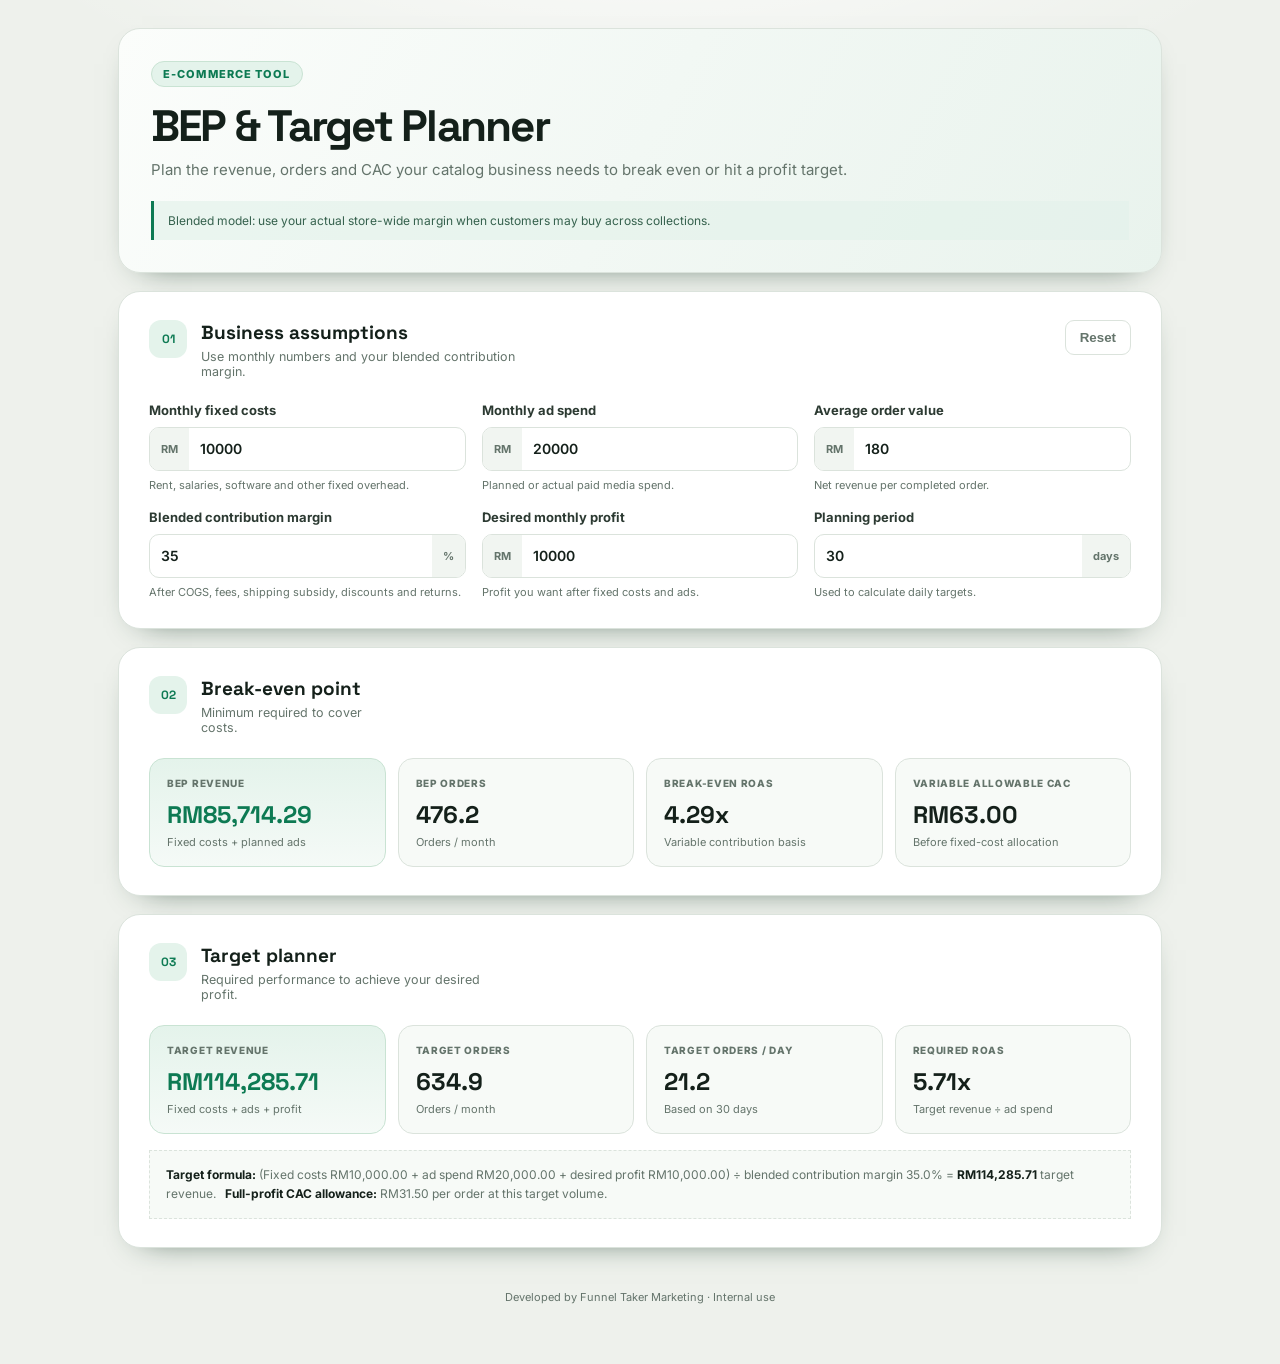
==== ecommerce/index.html @ 4d169359 "[verified] Add ecommerce BEP and target planner" ====
<!doctype html>
<html lang="en">
<head>
<meta charset="utf-8"><meta name="viewport" content="width=device-width,initial-scale=1">
<title>Ecommerce BEP & Target Planner</title>
<link rel="preconnect" href="https://fonts.googleapis.com"><link rel="preconnect" href="https://fonts.gstatic.com" crossorigin>
<link href="https://fonts.googleapis.com/css2?family=Inter:wght@400;500;600;700;800&family=Space+Grotesk:wght@500;600;700&display=swap" rel="stylesheet">
<link rel="stylesheet" href="style.css?v=1">
</head>
<body><main class="app">
<header class="hero"><div class="eyebrow">E-commerce Tool</div><h1>BEP & Target Planner</h1><p>Plan the revenue, orders and CAC your catalog business needs to break even or hit a profit target.</p><div class="note">Blended model: use your actual store-wide margin when customers may buy across collections.</div></header>
<section class="panel"><div class="head"><div><span class="step">01</span><div><h2>Business assumptions</h2><p>Use monthly numbers and your blended contribution margin.</p></div></div><button id="reset" class="ghost">Reset</button></div>
<div class="grid">
<label>Monthly fixed costs<div class="unit"><b>RM</b><input id="fixed" value="10000" inputmode="decimal"></div><small>Rent, salaries, software and other fixed overhead.</small></label>
<label>Monthly ad spend<div class="unit"><b>RM</b><input id="ads" value="20000" inputmode="decimal"></div><small>Planned or actual paid media spend.</small></label>
<label>Average order value<div class="unit"><b>RM</b><input id="aov" value="180" inputmode="decimal"></div><small>Net revenue per completed order.</small></label>
<label>Blended contribution margin<div class="unit"><input id="margin" value="35" inputmode="decimal"><b>%</b></div><small>After COGS, fees, shipping subsidy, discounts and returns.</small></label>
<label>Desired monthly profit<div class="unit"><b>RM</b><input id="profit" value="10000" inputmode="decimal"></div><small>Profit you want after fixed costs and ads.</small></label>
<label>Planning period<div class="unit"><input id="days" value="30" inputmode="decimal"><b>days</b></div><small>Used to calculate daily targets.</small></label>
</div></section>
<section class="panel"><div class="head"><div><span class="step">02</span><div><h2>Break-even point</h2><p>Minimum required to cover costs.</p></div></div></div><div class="cards" id="bepCards"></div></section>
<section class="panel"><div class="head"><div><span class="step">03</span><div><h2>Target planner</h2><p>Required performance to achieve your desired profit.</p></div></div></div><div class="cards" id="targetCards"></div><div class="formula" id="formula"></div></section>
<footer>Developed by Funnel Taker Marketing · Internal use</footer></main><script src="script.js?v=1"></script></body></html>
---- ecommerce/style.css ----
:root{--bg:#eef1ec;--surface:#fff;--card:#f7faf7;--ink:#14201a;--text:#2c3a32;--muted:#64746b;--line:#dbe3dc;--accent:#0d7a53;--soft:#e4f3eb;--bad:#cf3f35;font-family:Inter,system-ui,sans-serif;color:var(--text);background:var(--bg)}*{box-sizing:border-box}body{margin:0;background:radial-gradient(1000px 420px at 50% -160px,#fff,transparent 70%),var(--bg)}.app{max-width:1080px;margin:auto;padding:28px 18px 60px}.hero,.panel{background:var(--surface);border:1px solid var(--line);border-radius:22px;box-shadow:0 12px 32px -24px #1b3d2a}.hero{padding:32px;margin-bottom:18px;background:linear-gradient(118deg,#fbfdfb,#e9f3ed)}.eyebrow{display:inline-block;color:var(--accent);background:var(--soft);border:1px solid #c9e3d3;border-radius:99px;padding:5px 11px;font-size:11px;font-weight:800;letter-spacing:.1em;text-transform:uppercase}.hero h1{font:700 clamp(30px,5vw,44px)/1.08 'Space Grotesk',Inter,sans-serif;letter-spacing:-.04em;color:var(--ink);margin:16px 0 9px}.hero p{margin:0;color:var(--muted);font-size:15px}.note{margin-top:22px;padding:12px 14px;border-left:3px solid var(--accent);background:rgba(228,243,235,.7);font-size:12px;color:#35614d}.panel{padding:28px 30px;margin:18px 0}.head{display:flex;align-items:flex-start;justify-content:space-between;gap:16px;margin-bottom:23px}.head>div{display:flex;gap:14px}.step{display:grid;place-items:center;flex:0 0 38px;height:38px;border-radius:12px;background:var(--soft);color:var(--accent);font:700 12px 'Space Grotesk'}.head h2{font:700 19px 'Space Grotesk';color:var(--ink);margin:0}.head p{font-size:12.5px;color:var(--muted);margin:4px 0 0}.ghost{border:1px solid var(--line);background:#fff;border-radius:9px;padding:9px 14px;font-weight:700;color:var(--muted);cursor:pointer}.grid{display:grid;grid-template-columns:repeat(3,1fr);gap:16px}label{font-size:13px;font-weight:700;color:var(--text)}small{display:block;color:var(--muted);font-size:11px;font-weight:400;line-height:1.4;margin-top:7px}.unit{display:flex;height:44px;margin-top:9px;border:1px solid var(--line);border-radius:10px;overflow:hidden;background:#fff}.unit b{display:grid;place-items:center;padding:0 11px;background:#f1f5f1;color:var(--muted);font-size:11px;white-space:nowrap}.unit input{min-width:0;width:100%;border:0;outline:0;padding:8px 11px;background:transparent;color:var(--ink);font:600 14px Inter}.unit:focus-within{border-color:var(--accent);box-shadow:0 0 0 3px #0d7a5318}.cards{display:grid;grid-template-columns:repeat(4,1fr);gap:12px}.card{border:1px solid var(--line);background:var(--card);border-radius:15px;padding:17px}.card.highlight{background:linear-gradient(180deg,var(--soft),#f5faf7);border-color:#c9e3d3}.card small{margin:0;text-transform:uppercase;letter-spacing:.07em;font-size:10px;font-weight:800}.card strong{display:block;margin-top:9px;color:var(--ink);font:700 24px 'Space Grotesk';white-space:nowrap;overflow:hidden;text-overflow:ellipsis}.card.highlight strong{color:var(--accent)}.card em{display:block;margin-top:5px;color:var(--muted);font-size:11px;font-style:normal}.formula{margin-top:16px;padding:14px 16px;background:#f7faf7;border:1px dashed var(--line);color:var(--muted);font-size:12px;line-height:1.6}.formula b{color:var(--ink)}footer{text-align:center;color:var(--muted);font-size:11px;padding-top:24px}@media(max-width:800px){.grid{grid-template-columns:1fr 1fr}.cards{grid-template-columns:1fr 1fr}}@media(max-width:540px){.app{padding:14px 10px 45px}.hero,.panel{padding:22px 17px;border-radius:17px}.grid,.cards{grid-template-columns:1fr}.head{margin-bottom:19px}.card strong{font-size:22px}}
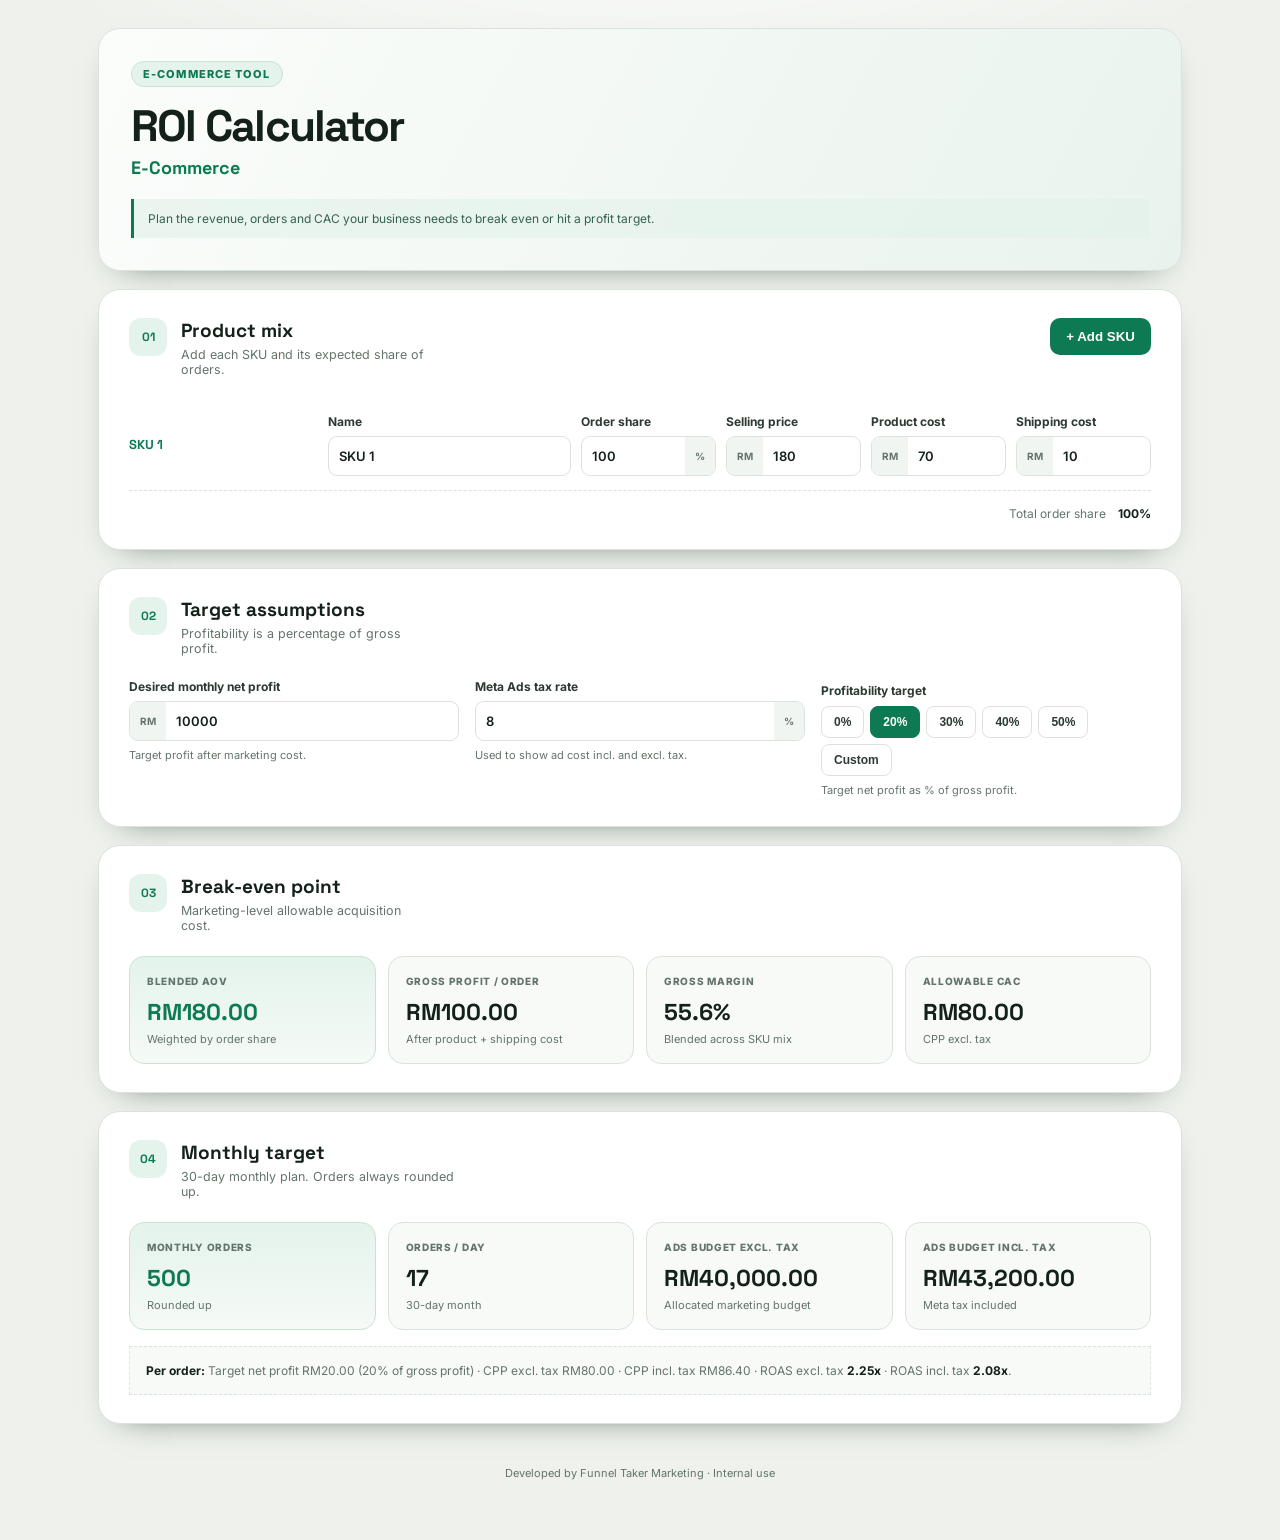
==== commit e3b6d3aa: "[verified] Refine ecommerce ROI calculator model" ====
--- a/ecommerce/index.html
+++ b/ecommerce/index.html
@@ -1,23 +1 @@
-<!doctype html>
-<html lang="en">
-<head>
-<meta charset="utf-8"><meta name="viewport" content="width=device-width,initial-scale=1">
-<title>Ecommerce BEP & Target Planner</title>
-<link rel="preconnect" href="https://fonts.googleapis.com"><link rel="preconnect" href="https://fonts.gstatic.com" crossorigin>
-<link href="https://fonts.googleapis.com/css2?family=Inter:wght@400;500;600;700;800&family=Space+Grotesk:wght@500;600;700&display=swap" rel="stylesheet">
-<link rel="stylesheet" href="style.css?v=1">
-</head>
-<body><main class="app">
-<header class="hero"><div class="eyebrow">E-commerce Tool</div><h1>BEP & Target Planner</h1><p>Plan the revenue, orders and CAC your catalog business needs to break even or hit a profit target.</p><div class="note">Blended model: use your actual store-wide margin when customers may buy across collections.</div></header>
-<section class="panel"><div class="head"><div><span class="step">01</span><div><h2>Business assumptions</h2><p>Use monthly numbers and your blended contribution margin.</p></div></div><button id="reset" class="ghost">Reset</button></div>
-<div class="grid">
-<label>Monthly fixed costs<div class="unit"><b>RM</b><input id="fixed" value="10000" inputmode="decimal"></div><small>Rent, salaries, software and other fixed overhead.</small></label>
-<label>Monthly ad spend<div class="unit"><b>RM</b><input id="ads" value="20000" inputmode="decimal"></div><small>Planned or actual paid media spend.</small></label>
-<label>Average order value<div class="unit"><b>RM</b><input id="aov" value="180" inputmode="decimal"></div><small>Net revenue per completed order.</small></label>
-<label>Blended contribution margin<div class="unit"><input id="margin" value="35" inputmode="decimal"><b>%</b></div><small>After COGS, fees, shipping subsidy, discounts and returns.</small></label>
-<label>Desired monthly profit<div class="unit"><b>RM</b><input id="profit" value="10000" inputmode="decimal"></div><small>Profit you want after fixed costs and ads.</small></label>
-<label>Planning period<div class="unit"><input id="days" value="30" inputmode="decimal"><b>days</b></div><small>Used to calculate daily targets.</small></label>
-</div></section>
-<section class="panel"><div class="head"><div><span class="step">02</span><div><h2>Break-even point</h2><p>Minimum required to cover costs.</p></div></div></div><div class="cards" id="bepCards"></div></section>
-<section class="panel"><div class="head"><div><span class="step">03</span><div><h2>Target planner</h2><p>Required performance to achieve your desired profit.</p></div></div></div><div class="cards" id="targetCards"></div><div class="formula" id="formula"></div></section>
-<footer>Developed by Funnel Taker Marketing · Internal use</footer></main><script src="script.js?v=1"></script></body></html>+<!doctype html><html lang="en"><head><meta charset="utf-8"><meta name="viewport" content="width=device-width,initial-scale=1"><title>E-Commerce ROI Calculator</title><link rel="preconnect" href="https://fonts.googleapis.com"><link rel="preconnect" href="https://fonts.gstatic.com" crossorigin><link href="https://fonts.googleapis.com/css2?family=Inter:wght@400;500;600;700;800&family=Space+Grotesk:wght@500;600;700&display=swap" rel="stylesheet"><link rel="stylesheet" href="style.css?v=2"></head><body><main class="app"><header class="hero"><div class="eyebrow">E-commerce Tool</div><h1>ROI Calculator</h1><p>E-Commerce</p><div class="note">Plan the revenue, orders and CAC your business needs to break even or hit a profit target.</div></header><section class="panel"><div class="head"><div><span class="step">01</span><div><h2>Product mix</h2><p>Add each SKU and its expected share of orders.</p></div></div><button id="addSku" class="primary">+ Add SKU</button></div><div id="skuList"></div><div class="mix-total"><span>Total order share</span><b id="shareTotal">0%</b></div></section><section class="panel"><div class="head"><div><span class="step">02</span><div><h2>Target assumptions</h2><p>Profitability is a percentage of gross profit.</p></div></div></div><div class="grid"><label>Desired monthly net profit<div class="unit"><b>RM</b><input id="profit" value="10000" inputmode="decimal"></div><small>Target profit after marketing cost.</small></label><label>Meta Ads tax rate<div class="unit"><input id="tax" value="8" inputmode="decimal"><b>%</b></div><small>Used to show ad cost incl. and excl. tax.</small></label><div><label>Profitability target</label><div id="presets" class="presets"><button data-pct="0">0%</button><button data-pct="20" class="active">20%</button><button data-pct="30">30%</button><button data-pct="40">40%</button><button data-pct="50">50%</button><button data-pct="custom">Custom</button></div><div id="customWrap" class="unit hidden"><input id="custom" value="40" inputmode="decimal"><b>%</b></div><small>Target net profit as % of gross profit.</small></div></div></section><section class="panel"><div class="head"><div><span class="step">03</span><div><h2>Break-even point</h2><p>Marketing-level allowable acquisition cost.</p></div></div></div><div class="cards" id="bepCards"></div></section><section class="panel"><div class="head"><div><span class="step">04</span><div><h2>Monthly target</h2><p>30-day monthly plan. Orders always rounded up.</p></div></div></div><div class="cards" id="targetCards"></div><div class="formula" id="formula"></div></section><footer>Developed by Funnel Taker Marketing · Internal use</footer></main><script src="script.js?v=2"></script></body></html>
--- a/ecommerce/style.css
+++ b/ecommerce/style.css
@@ -1 +1 @@
-:root{--bg:#eef1ec;--surface:#fff;--card:#f7faf7;--ink:#14201a;--text:#2c3a32;--muted:#64746b;--line:#dbe3dc;--accent:#0d7a53;--soft:#e4f3eb;--bad:#cf3f35;font-family:Inter,system-ui,sans-serif;color:var(--text);background:var(--bg)}*{box-sizing:border-box}body{margin:0;background:radial-gradient(1000px 420px at 50% -160px,#fff,transparent 70%),var(--bg)}.app{max-width:1080px;margin:auto;padding:28px 18px 60px}.hero,.panel{background:var(--surface);border:1px solid var(--line);border-radius:22px;box-shadow:0 12px 32px -24px #1b3d2a}.hero{padding:32px;margin-bottom:18px;background:linear-gradient(118deg,#fbfdfb,#e9f3ed)}.eyebrow{display:inline-block;color:var(--accent);background:var(--soft);border:1px solid #c9e3d3;border-radius:99px;padding:5px 11px;font-size:11px;font-weight:800;letter-spacing:.1em;text-transform:uppercase}.hero h1{font:700 clamp(30px,5vw,44px)/1.08 'Space Grotesk',Inter,sans-serif;letter-spacing:-.04em;color:var(--ink);margin:16px 0 9px}.hero p{margin:0;color:var(--muted);font-size:15px}.note{margin-top:22px;padding:12px 14px;border-left:3px solid var(--accent);background:rgba(228,243,235,.7);font-size:12px;color:#35614d}.panel{padding:28px 30px;margin:18px 0}.head{display:flex;align-items:flex-start;justify-content:space-between;gap:16px;margin-bottom:23px}.head>div{display:flex;gap:14px}.step{display:grid;place-items:center;flex:0 0 38px;height:38px;border-radius:12px;background:var(--soft);color:var(--accent);font:700 12px 'Space Grotesk'}.head h2{font:700 19px 'Space Grotesk';color:var(--ink);margin:0}.head p{font-size:12.5px;color:var(--muted);margin:4px 0 0}.ghost{border:1px solid var(--line);background:#fff;border-radius:9px;padding:9px 14px;font-weight:700;color:var(--muted);cursor:pointer}.grid{display:grid;grid-template-columns:repeat(3,1fr);gap:16px}label{font-size:13px;font-weight:700;color:var(--text)}small{display:block;color:var(--muted);font-size:11px;font-weight:400;line-height:1.4;margin-top:7px}.unit{display:flex;height:44px;margin-top:9px;border:1px solid var(--line);border-radius:10px;overflow:hidden;background:#fff}.unit b{display:grid;place-items:center;padding:0 11px;background:#f1f5f1;color:var(--muted);font-size:11px;white-space:nowrap}.unit input{min-width:0;width:100%;border:0;outline:0;padding:8px 11px;background:transparent;color:var(--ink);font:600 14px Inter}.unit:focus-within{border-color:var(--accent);box-shadow:0 0 0 3px #0d7a5318}.cards{display:grid;grid-template-columns:repeat(4,1fr);gap:12px}.card{border:1px solid var(--line);background:var(--card);border-radius:15px;padding:17px}.card.highlight{background:linear-gradient(180deg,var(--soft),#f5faf7);border-color:#c9e3d3}.card small{margin:0;text-transform:uppercase;letter-spacing:.07em;font-size:10px;font-weight:800}.card strong{display:block;margin-top:9px;color:var(--ink);font:700 24px 'Space Grotesk';white-space:nowrap;overflow:hidden;text-overflow:ellipsis}.card.highlight strong{color:var(--accent)}.card em{display:block;margin-top:5px;color:var(--muted);font-size:11px;font-style:normal}.formula{margin-top:16px;padding:14px 16px;background:#f7faf7;border:1px dashed var(--line);color:var(--muted);font-size:12px;line-height:1.6}.formula b{color:var(--ink)}footer{text-align:center;color:var(--muted);font-size:11px;padding-top:24px}@media(max-width:800px){.grid{grid-template-columns:1fr 1fr}.cards{grid-template-columns:1fr 1fr}}@media(max-width:540px){.app{padding:14px 10px 45px}.hero,.panel{padding:22px 17px;border-radius:17px}.grid,.cards{grid-template-columns:1fr}.head{margin-bottom:19px}.card strong{font-size:22px}}
+:root{--bg:#eef1ec;--surface:#fff;--card:#f7faf7;--ink:#14201a;--text:#2c3a32;--muted:#64746b;--line:#dbe3dc;--accent:#0d7a53;--soft:#e4f3eb;font-family:Inter,system-ui,sans-serif;color:var(--text);background:var(--bg)}*{box-sizing:border-box}body{margin:0;background:radial-gradient(1000px 420px at 50% -160px,#fff,transparent 70%),var(--bg)}.app{max-width:1120px;margin:auto;padding:28px 18px 60px}.hero,.panel{background:var(--surface);border:1px solid var(--line);border-radius:22px;box-shadow:0 12px 32px -24px #1b3d2a}.hero{padding:32px;margin-bottom:18px;background:linear-gradient(118deg,#fbfdfb,#e9f3ed)}.eyebrow{display:inline-block;color:var(--accent);background:var(--soft);border:1px solid #c9e3d3;border-radius:99px;padding:5px 11px;font-size:11px;font-weight:800;letter-spacing:.1em;text-transform:uppercase}.hero h1{font:700 clamp(30px,5vw,44px)/1.08 'Space Grotesk',Inter,sans-serif;letter-spacing:-.04em;color:var(--ink);margin:16px 0 5px}.hero p{margin:0;color:var(--accent);font:700 18px 'Space Grotesk'}.note{margin-top:20px;padding:12px 14px;border-left:3px solid var(--accent);background:#e4f3ebb3;font-size:12px;color:#35614d}.panel{padding:28px 30px;margin:18px 0}.head{display:flex;align-items:flex-start;justify-content:space-between;gap:16px;margin-bottom:23px}.head>div{display:flex;gap:14px}.step{display:grid;place-items:center;flex:0 0 38px;height:38px;border-radius:12px;background:var(--soft);color:var(--accent);font:700 12px 'Space Grotesk'}.head h2{font:700 19px 'Space Grotesk';color:var(--ink);margin:0}.head p{font-size:12.5px;color:var(--muted);margin:4px 0 0}.primary{border:0;background:var(--accent);color:#fff;border-radius:10px;padding:11px 16px;font-weight:700;cursor:pointer}.grid{display:grid;grid-template-columns:repeat(3,1fr);gap:16px}label{font-size:12px;font-weight:700;color:var(--text)}input{width:100%;height:40px;border:1px solid var(--line);border-radius:9px;padding:8px 10px;background:#fff;color:var(--ink);font:600 13px Inter;outline:0;margin-top:7px}input:focus{border-color:var(--accent);box-shadow:0 0 0 3px #0d7a5318}small{display:block;color:var(--muted);font-size:11px;font-weight:400;line-height:1.4;margin-top:7px}.unit{display:flex;height:40px;margin-top:7px;border:1px solid var(--line);border-radius:9px;overflow:hidden;background:#fff}.unit input{height:auto;border:0;margin:0;min-width:0}.unit b{display:grid;place-items:center;padding:0 10px;background:#f1f5f1;color:var(--muted);font-size:10px;white-space:nowrap}.sku-row{display:grid;grid-template-columns:1.4fr 1.8fr 1fr 1fr 1fr 1fr;gap:10px;padding:14px 0;border-bottom:1px dashed var(--line);align-items:end}.sku-title{align-self:center;color:var(--accent);font:700 13px 'Space Grotesk'}.remove{display:block;border:0;background:transparent;color:#b64b42;font-size:10px;padding:4px 0;cursor:pointer}.mix-total{display:flex;justify-content:flex-end;gap:12px;padding-top:15px;color:var(--muted);font-size:12px}.mix-total b{color:var(--ink)}.presets{display:flex;flex-wrap:wrap;gap:6px;margin-top:7px}.presets button{border:1px solid var(--line);background:#fff;color:var(--text);border-radius:8px;padding:8px 12px;font-weight:700;font-size:12px;cursor:pointer}.presets button.active{background:var(--accent);color:#fff;border-color:var(--accent)}.hidden{display:none!important}.cards{display:grid;grid-template-columns:repeat(4,1fr);gap:12px}.card{border:1px solid var(--line);background:var(--card);border-radius:15px;padding:17px}.card.highlight{background:linear-gradient(180deg,var(--soft),#f5faf7);border-color:#c9e3d3}.card small{margin:0;text-transform:uppercase;letter-spacing:.07em;font-size:10px;font-weight:800}.card strong{display:block;margin-top:9px;color:var(--ink);font:700 23px 'Space Grotesk';white-space:nowrap;overflow:hidden;text-overflow:ellipsis}.card.highlight strong{color:var(--accent)}.card em{display:block;margin-top:5px;color:var(--muted);font-size:11px;font-style:normal}.formula{margin-top:16px;padding:14px 16px;background:#f7faf7;border:1px dashed var(--line);color:var(--muted);font-size:12px;line-height:1.6}.formula b{color:var(--ink)}footer{text-align:center;color:var(--muted);font-size:11px;padding-top:24px}@media(max-width:850px){.grid{grid-template-columns:1fr 1fr}.cards{grid-template-columns:1fr 1fr}.sku-row{grid-template-columns:1fr 1fr 1fr}.sku-title{grid-column:1/-1}}@media(max-width:540px){.app{padding:14px 10px 45px}.hero,.panel{padding:22px 17px;border-radius:17px}.grid,.cards{grid-template-columns:1fr}.sku-row{grid-template-columns:1fr 1fr}.sku-title{grid-column:1/-1}.head{margin-bottom:19px}}
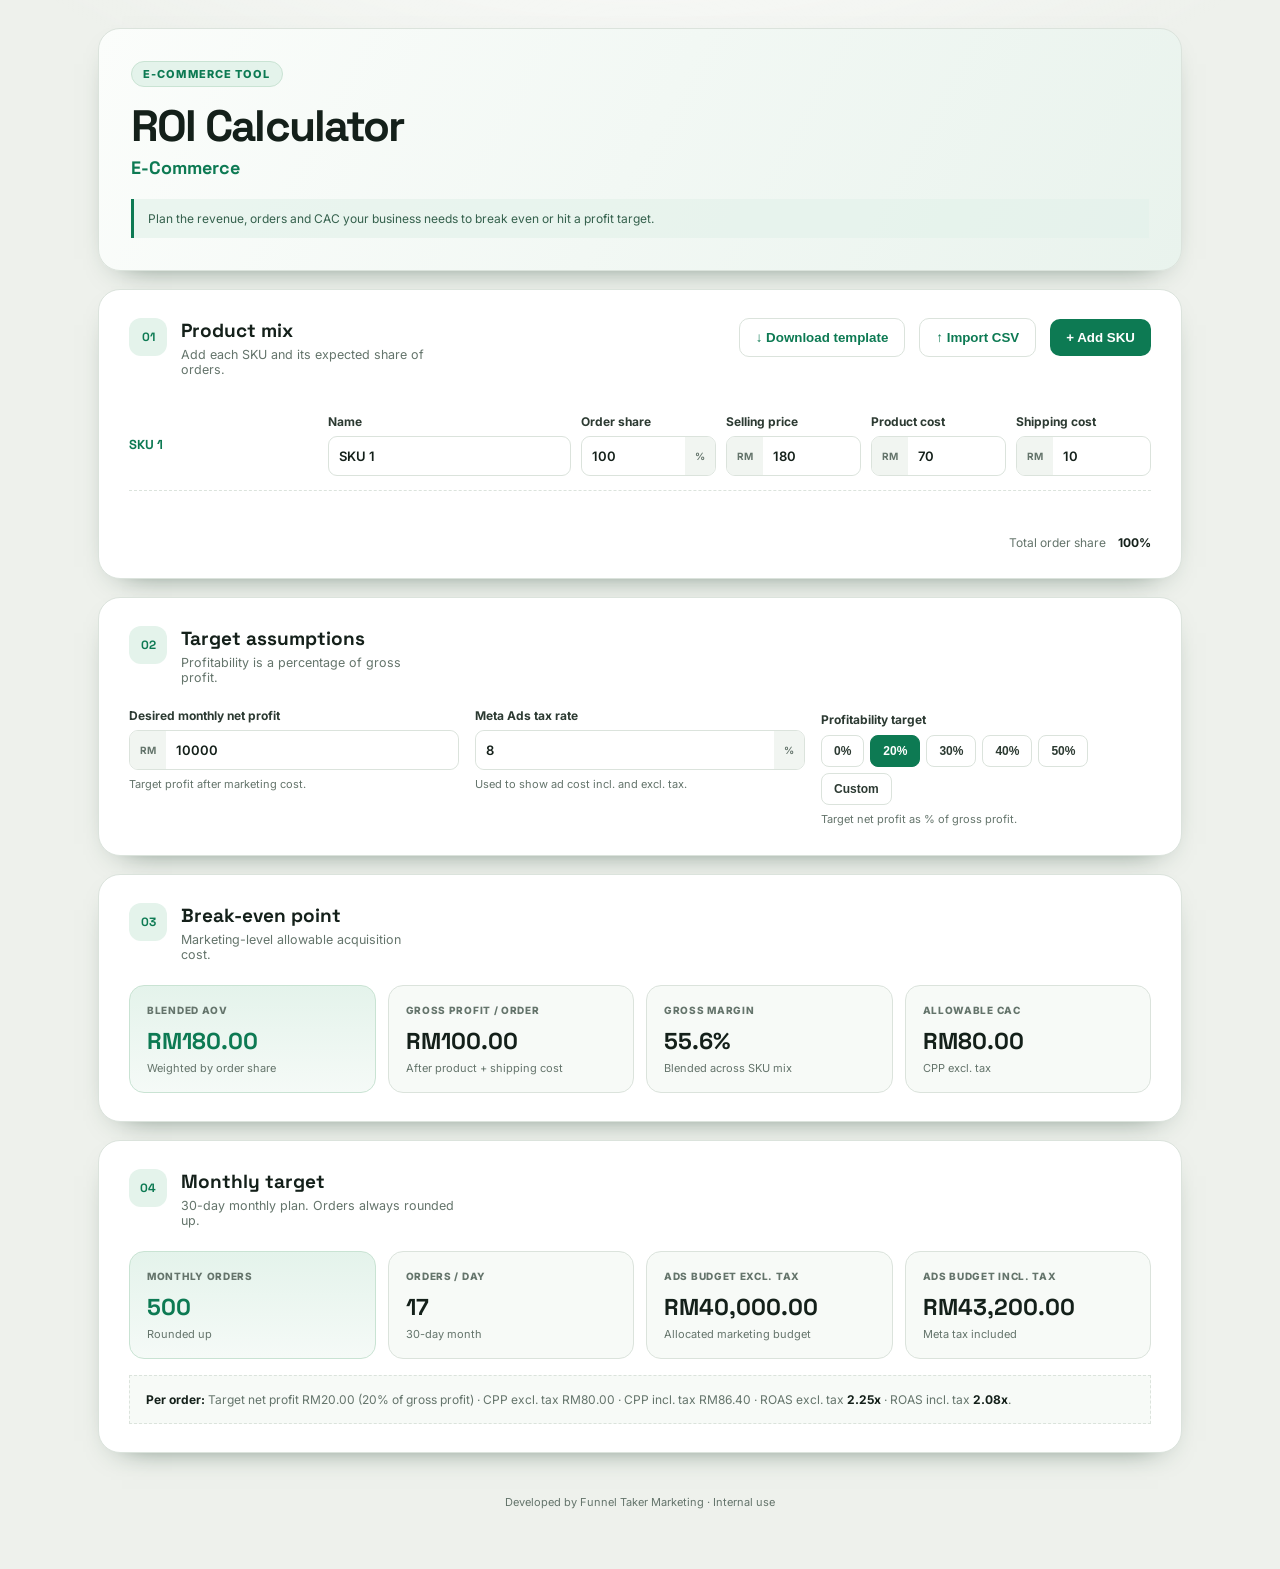
==== commit 3fa66e55: "Add CSV SKU import template workflow" ====
--- a/ecommerce/index.html
+++ b/ecommerce/index.html
@@ -1 +1 @@
-<!doctype html><html lang="en"><head><meta charset="utf-8"><meta name="viewport" content="width=device-width,initial-scale=1"><title>E-Commerce ROI Calculator</title><link rel="preconnect" href="https://fonts.googleapis.com"><link rel="preconnect" href="https://fonts.gstatic.com" crossorigin><link href="https://fonts.googleapis.com/css2?family=Inter:wght@400;500;600;700;800&family=Space+Grotesk:wght@500;600;700&display=swap" rel="stylesheet"><link rel="stylesheet" href="style.css?v=2"></head><body><main class="app"><header class="hero"><div class="eyebrow">E-commerce Tool</div><h1>ROI Calculator</h1><p>E-Commerce</p><div class="note">Plan the revenue, orders and CAC your business needs to break even or hit a profit target.</div></header><section class="panel"><div class="head"><div><span class="step">01</span><div><h2>Product mix</h2><p>Add each SKU and its expected share of orders.</p></div></div><button id="addSku" class="primary">+ Add SKU</button></div><div id="skuList"></div><div class="mix-total"><span>Total order share</span><b id="shareTotal">0%</b></div></section><section class="panel"><div class="head"><div><span class="step">02</span><div><h2>Target assumptions</h2><p>Profitability is a percentage of gross profit.</p></div></div></div><div class="grid"><label>Desired monthly net profit<div class="unit"><b>RM</b><input id="profit" value="10000" inputmode="decimal"></div><small>Target profit after marketing cost.</small></label><label>Meta Ads tax rate<div class="unit"><input id="tax" value="8" inputmode="decimal"><b>%</b></div><small>Used to show ad cost incl. and excl. tax.</small></label><div><label>Profitability target</label><div id="presets" class="presets"><button data-pct="0">0%</button><button data-pct="20" class="active">20%</button><button data-pct="30">30%</button><button data-pct="40">40%</button><button data-pct="50">50%</button><button data-pct="custom">Custom</button></div><div id="customWrap" class="unit hidden"><input id="custom" value="40" inputmode="decimal"><b>%</b></div><small>Target net profit as % of gross profit.</small></div></div></section><section class="panel"><div class="head"><div><span class="step">03</span><div><h2>Break-even point</h2><p>Marketing-level allowable acquisition cost.</p></div></div></div><div class="cards" id="bepCards"></div></section><section class="panel"><div class="head"><div><span class="step">04</span><div><h2>Monthly target</h2><p>30-day monthly plan. Orders always rounded up.</p></div></div></div><div class="cards" id="targetCards"></div><div class="formula" id="formula"></div></section><footer>Developed by Funnel Taker Marketing · Internal use</footer></main><script src="script.js?v=2"></script></body></html>+<!doctype html><html lang="en"><head><meta charset="utf-8"><meta name="viewport" content="width=device-width,initial-scale=1"><title>E-Commerce ROI Calculator</title><link rel="preconnect" href="https://fonts.googleapis.com"><link rel="preconnect" href="https://fonts.gstatic.com" crossorigin><link href="https://fonts.googleapis.com/css2?family=Inter:wght@400;500;600;700;800&family=Space+Grotesk:wght@500;600;700&display=swap" rel="stylesheet"><link rel="stylesheet" href="style.css?v=3"></head><body><main class="app"><header class="hero"><div class="eyebrow">E-commerce Tool</div><h1>ROI Calculator</h1><p>E-Commerce</p><div class="note">Plan the revenue, orders and CAC your business needs to break even or hit a profit target.</div></header><section class="panel"><div class="head"><div><span class="step">01</span><div><h2>Product mix</h2><p>Add each SKU and its expected share of orders.</p></div></div><div class="mix-actions"><button id="downloadTemplate" class="secondary" type="button">↓ Download template</button><button id="importSku" class="secondary" type="button">↑ Import CSV</button><input id="skuFile" type="file" accept=".csv,text/csv" hidden><button id="addSku" class="primary" type="button">+ Add SKU</button></div></div><div id="skuList"></div><div id="importStatus" class="import-status" role="status" aria-live="polite"></div><div class="mix-total"><span>Total order share</span><b id="shareTotal">0%</b></div></section><section class="panel"><div class="head"><div><span class="step">02</span><div><h2>Target assumptions</h2><p>Profitability is a percentage of gross profit.</p></div></div></div><div class="grid"><label>Desired monthly net profit<div class="unit"><b>RM</b><input id="profit" value="10000" inputmode="decimal"></div><small>Target profit after marketing cost.</small></label><label>Meta Ads tax rate<div class="unit"><input id="tax" value="8" inputmode="decimal"><b>%</b></div><small>Used to show ad cost incl. and excl. tax.</small></label><div><label>Profitability target</label><div id="presets" class="presets"><button data-pct="0">0%</button><button data-pct="20" class="active">20%</button><button data-pct="30">30%</button><button data-pct="40">40%</button><button data-pct="50">50%</button><button data-pct="custom">Custom</button></div><div id="customWrap" class="unit hidden"><input id="custom" value="40" inputmode="decimal"><b>%</b></div><small>Target net profit as % of gross profit.</small></div></div></section><section class="panel"><div class="head"><div><span class="step">03</span><div><h2>Break-even point</h2><p>Marketing-level allowable acquisition cost.</p></div></div></div><div class="cards" id="bepCards"></div></section><section class="panel"><div class="head"><div><span class="step">04</span><div><h2>Monthly target</h2><p>30-day monthly plan. Orders always rounded up.</p></div></div></div><div class="cards" id="targetCards"></div><div class="formula" id="formula"></div></section><footer>Developed by Funnel Taker Marketing · Internal use</footer></main><script src="script.js?v=3"></script></body></html>
--- a/ecommerce/style.css
+++ b/ecommerce/style.css
@@ -1 +1 @@
-:root{--bg:#eef1ec;--surface:#fff;--card:#f7faf7;--ink:#14201a;--text:#2c3a32;--muted:#64746b;--line:#dbe3dc;--accent:#0d7a53;--soft:#e4f3eb;font-family:Inter,system-ui,sans-serif;color:var(--text);background:var(--bg)}*{box-sizing:border-box}body{margin:0;background:radial-gradient(1000px 420px at 50% -160px,#fff,transparent 70%),var(--bg)}.app{max-width:1120px;margin:auto;padding:28px 18px 60px}.hero,.panel{background:var(--surface);border:1px solid var(--line);border-radius:22px;box-shadow:0 12px 32px -24px #1b3d2a}.hero{padding:32px;margin-bottom:18px;background:linear-gradient(118deg,#fbfdfb,#e9f3ed)}.eyebrow{display:inline-block;color:var(--accent);background:var(--soft);border:1px solid #c9e3d3;border-radius:99px;padding:5px 11px;font-size:11px;font-weight:800;letter-spacing:.1em;text-transform:uppercase}.hero h1{font:700 clamp(30px,5vw,44px)/1.08 'Space Grotesk',Inter,sans-serif;letter-spacing:-.04em;color:var(--ink);margin:16px 0 5px}.hero p{margin:0;color:var(--accent);font:700 18px 'Space Grotesk'}.note{margin-top:20px;padding:12px 14px;border-left:3px solid var(--accent);background:#e4f3ebb3;font-size:12px;color:#35614d}.panel{padding:28px 30px;margin:18px 0}.head{display:flex;align-items:flex-start;justify-content:space-between;gap:16px;margin-bottom:23px}.head>div{display:flex;gap:14px}.step{display:grid;place-items:center;flex:0 0 38px;height:38px;border-radius:12px;background:var(--soft);color:var(--accent);font:700 12px 'Space Grotesk'}.head h2{font:700 19px 'Space Grotesk';color:var(--ink);margin:0}.head p{font-size:12.5px;color:var(--muted);margin:4px 0 0}.primary{border:0;background:var(--accent);color:#fff;border-radius:10px;padding:11px 16px;font-weight:700;cursor:pointer}.grid{display:grid;grid-template-columns:repeat(3,1fr);gap:16px}label{font-size:12px;font-weight:700;color:var(--text)}input{width:100%;height:40px;border:1px solid var(--line);border-radius:9px;padding:8px 10px;background:#fff;color:var(--ink);font:600 13px Inter;outline:0;margin-top:7px}input:focus{border-color:var(--accent);box-shadow:0 0 0 3px #0d7a5318}small{display:block;color:var(--muted);font-size:11px;font-weight:400;line-height:1.4;margin-top:7px}.unit{display:flex;height:40px;margin-top:7px;border:1px solid var(--line);border-radius:9px;overflow:hidden;background:#fff}.unit input{height:auto;border:0;margin:0;min-width:0}.unit b{display:grid;place-items:center;padding:0 10px;background:#f1f5f1;color:var(--muted);font-size:10px;white-space:nowrap}.sku-row{display:grid;grid-template-columns:1.4fr 1.8fr 1fr 1fr 1fr 1fr;gap:10px;padding:14px 0;border-bottom:1px dashed var(--line);align-items:end}.sku-title{align-self:center;color:var(--accent);font:700 13px 'Space Grotesk'}.remove{display:block;border:0;background:transparent;color:#b64b42;font-size:10px;padding:4px 0;cursor:pointer}.mix-total{display:flex;justify-content:flex-end;gap:12px;padding-top:15px;color:var(--muted);font-size:12px}.mix-total b{color:var(--ink)}.presets{display:flex;flex-wrap:wrap;gap:6px;margin-top:7px}.presets button{border:1px solid var(--line);background:#fff;color:var(--text);border-radius:8px;padding:8px 12px;font-weight:700;font-size:12px;cursor:pointer}.presets button.active{background:var(--accent);color:#fff;border-color:var(--accent)}.hidden{display:none!important}.cards{display:grid;grid-template-columns:repeat(4,1fr);gap:12px}.card{border:1px solid var(--line);background:var(--card);border-radius:15px;padding:17px}.card.highlight{background:linear-gradient(180deg,var(--soft),#f5faf7);border-color:#c9e3d3}.card small{margin:0;text-transform:uppercase;letter-spacing:.07em;font-size:10px;font-weight:800}.card strong{display:block;margin-top:9px;color:var(--ink);font:700 23px 'Space Grotesk';white-space:nowrap;overflow:hidden;text-overflow:ellipsis}.card.highlight strong{color:var(--accent)}.card em{display:block;margin-top:5px;color:var(--muted);font-size:11px;font-style:normal}.formula{margin-top:16px;padding:14px 16px;background:#f7faf7;border:1px dashed var(--line);color:var(--muted);font-size:12px;line-height:1.6}.formula b{color:var(--ink)}footer{text-align:center;color:var(--muted);font-size:11px;padding-top:24px}@media(max-width:850px){.grid{grid-template-columns:1fr 1fr}.cards{grid-template-columns:1fr 1fr}.sku-row{grid-template-columns:1fr 1fr 1fr}.sku-title{grid-column:1/-1}}@media(max-width:540px){.app{padding:14px 10px 45px}.hero,.panel{padding:22px 17px;border-radius:17px}.grid,.cards{grid-template-columns:1fr}.sku-row{grid-template-columns:1fr 1fr}.sku-title{grid-column:1/-1}.head{margin-bottom:19px}}
+:root{--bg:#eef1ec;--surface:#fff;--card:#f7faf7;--ink:#14201a;--text:#2c3a32;--muted:#64746b;--line:#dbe3dc;--accent:#0d7a53;--soft:#e4f3eb;font-family:Inter,system-ui,sans-serif;color:var(--text);background:var(--bg)}*{box-sizing:border-box}body{margin:0;background:radial-gradient(1000px 420px at 50% -160px,#fff,transparent 70%),var(--bg)}.app{max-width:1120px;margin:auto;padding:28px 18px 60px}.hero,.panel{background:var(--surface);border:1px solid var(--line);border-radius:22px;box-shadow:0 12px 32px -24px #1b3d2a}.hero{padding:32px;margin-bottom:18px;background:linear-gradient(118deg,#fbfdfb,#e9f3ed)}.eyebrow{display:inline-block;color:var(--accent);background:var(--soft);border:1px solid #c9e3d3;border-radius:99px;padding:5px 11px;font-size:11px;font-weight:800;letter-spacing:.1em;text-transform:uppercase}.hero h1{font:700 clamp(30px,5vw,44px)/1.08 'Space Grotesk',Inter,sans-serif;letter-spacing:-.04em;color:var(--ink);margin:16px 0 5px}.hero p{margin:0;color:var(--accent);font:700 18px 'Space Grotesk'}.note{margin-top:20px;padding:12px 14px;border-left:3px solid var(--accent);background:#e4f3ebb3;font-size:12px;color:#35614d}.panel{padding:28px 30px;margin:18px 0}.head{display:flex;align-items:flex-start;justify-content:space-between;gap:16px;margin-bottom:23px}.head>div{display:flex;gap:14px}.step{display:grid;place-items:center;flex:0 0 38px;height:38px;border-radius:12px;background:var(--soft);color:var(--accent);font:700 12px 'Space Grotesk'}.head h2{font:700 19px 'Space Grotesk';color:var(--ink);margin:0}.head p{font-size:12.5px;color:var(--muted);margin:4px 0 0}.mix-actions{display:flex;align-items:center;justify-content:flex-end;flex-wrap:wrap;gap:8px}.primary,.secondary{border-radius:10px;padding:11px 16px;font-weight:700;cursor:pointer;white-space:nowrap}.primary{border:0;background:var(--accent);color:#fff}.secondary{border:1px solid var(--line);background:var(--surface);color:var(--accent)}.secondary:hover{border-color:var(--accent);background:var(--soft)}.grid{display:grid;grid-template-columns:repeat(3,1fr);gap:16px}label{font-size:12px;font-weight:700;color:var(--text)}input{width:100%;height:40px;border:1px solid var(--line);border-radius:9px;padding:8px 10px;background:#fff;color:var(--ink);font:600 13px Inter;outline:0;margin-top:7px}input:focus{border-color:var(--accent);box-shadow:0 0 0 3px #0d7a5318}small{display:block;color:var(--muted);font-size:11px;font-weight:400;line-height:1.4;margin-top:7px}.unit{display:flex;height:40px;margin-top:7px;border:1px solid var(--line);border-radius:9px;overflow:hidden;background:#fff}.unit input{height:auto;border:0;margin:0;min-width:0}.unit b{display:grid;place-items:center;padding:0 10px;background:#f1f5f1;color:var(--muted);font-size:10px;white-space:nowrap}.sku-row{display:grid;grid-template-columns:1.4fr 1.8fr 1fr 1fr 1fr 1fr;gap:10px;padding:14px 0;border-bottom:1px dashed var(--line);align-items:end}.sku-title{align-self:center;color:var(--accent);font:700 13px 'Space Grotesk'}.remove{display:block;border:0;background:transparent;color:#b64b42;font-size:10px;padding:4px 0;cursor:pointer}.import-status{min-height:17px;margin-top:12px;color:var(--muted);font-size:11px}.import-status.success{color:var(--accent)}.import-status.error{color:#b64b42}.mix-total{display:flex;justify-content:flex-end;gap:12px;padding-top:15px;color:var(--muted);font-size:12px}.mix-total b{color:var(--ink)}.presets{display:flex;flex-wrap:wrap;gap:6px;margin-top:7px}.presets button{border:1px solid var(--line);background:#fff;color:var(--text);border-radius:8px;padding:8px 12px;font-weight:700;font-size:12px;cursor:pointer}.presets button.active{background:var(--accent);color:#fff;border-color:var(--accent)}.hidden{display:none!important}.cards{display:grid;grid-template-columns:repeat(4,1fr);gap:12px}.card{border:1px solid var(--line);background:var(--card);border-radius:15px;padding:17px}.card.highlight{background:linear-gradient(180deg,var(--soft),#f5faf7);border-color:#c9e3d3}.card small{margin:0;text-transform:uppercase;letter-spacing:.07em;font-size:10px;font-weight:800}.card strong{display:block;margin-top:9px;color:var(--ink);font:700 23px 'Space Grotesk';white-space:nowrap;overflow:hidden;text-overflow:ellipsis}.card.highlight strong{color:var(--accent)}.card em{display:block;margin-top:5px;color:var(--muted);font-size:11px;font-style:normal}.formula{margin-top:16px;padding:14px 16px;background:#f7faf7;border:1px dashed var(--line);color:var(--muted);font-size:12px;line-height:1.6}.formula b{color:var(--ink)}footer{text-align:center;color:var(--muted);font-size:11px;padding-top:24px}@media(max-width:850px){.head{flex-wrap:wrap}.grid{grid-template-columns:1fr 1fr}.cards{grid-template-columns:1fr 1fr}.sku-row{grid-template-columns:1fr 1fr 1fr}.sku-title{grid-column:1/-1}}@media(max-width:540px){.app{padding:14px 10px 45px}.hero,.panel{padding:22px 17px;border-radius:17px}.grid,.cards{grid-template-columns:1fr}.sku-row{grid-template-columns:1fr 1fr}.sku-title{grid-column:1/-1}.head{margin-bottom:19px}.mix-actions{width:100%;justify-content:stretch}.mix-actions button{flex:1;padding-left:9px;padding-right:9px}}
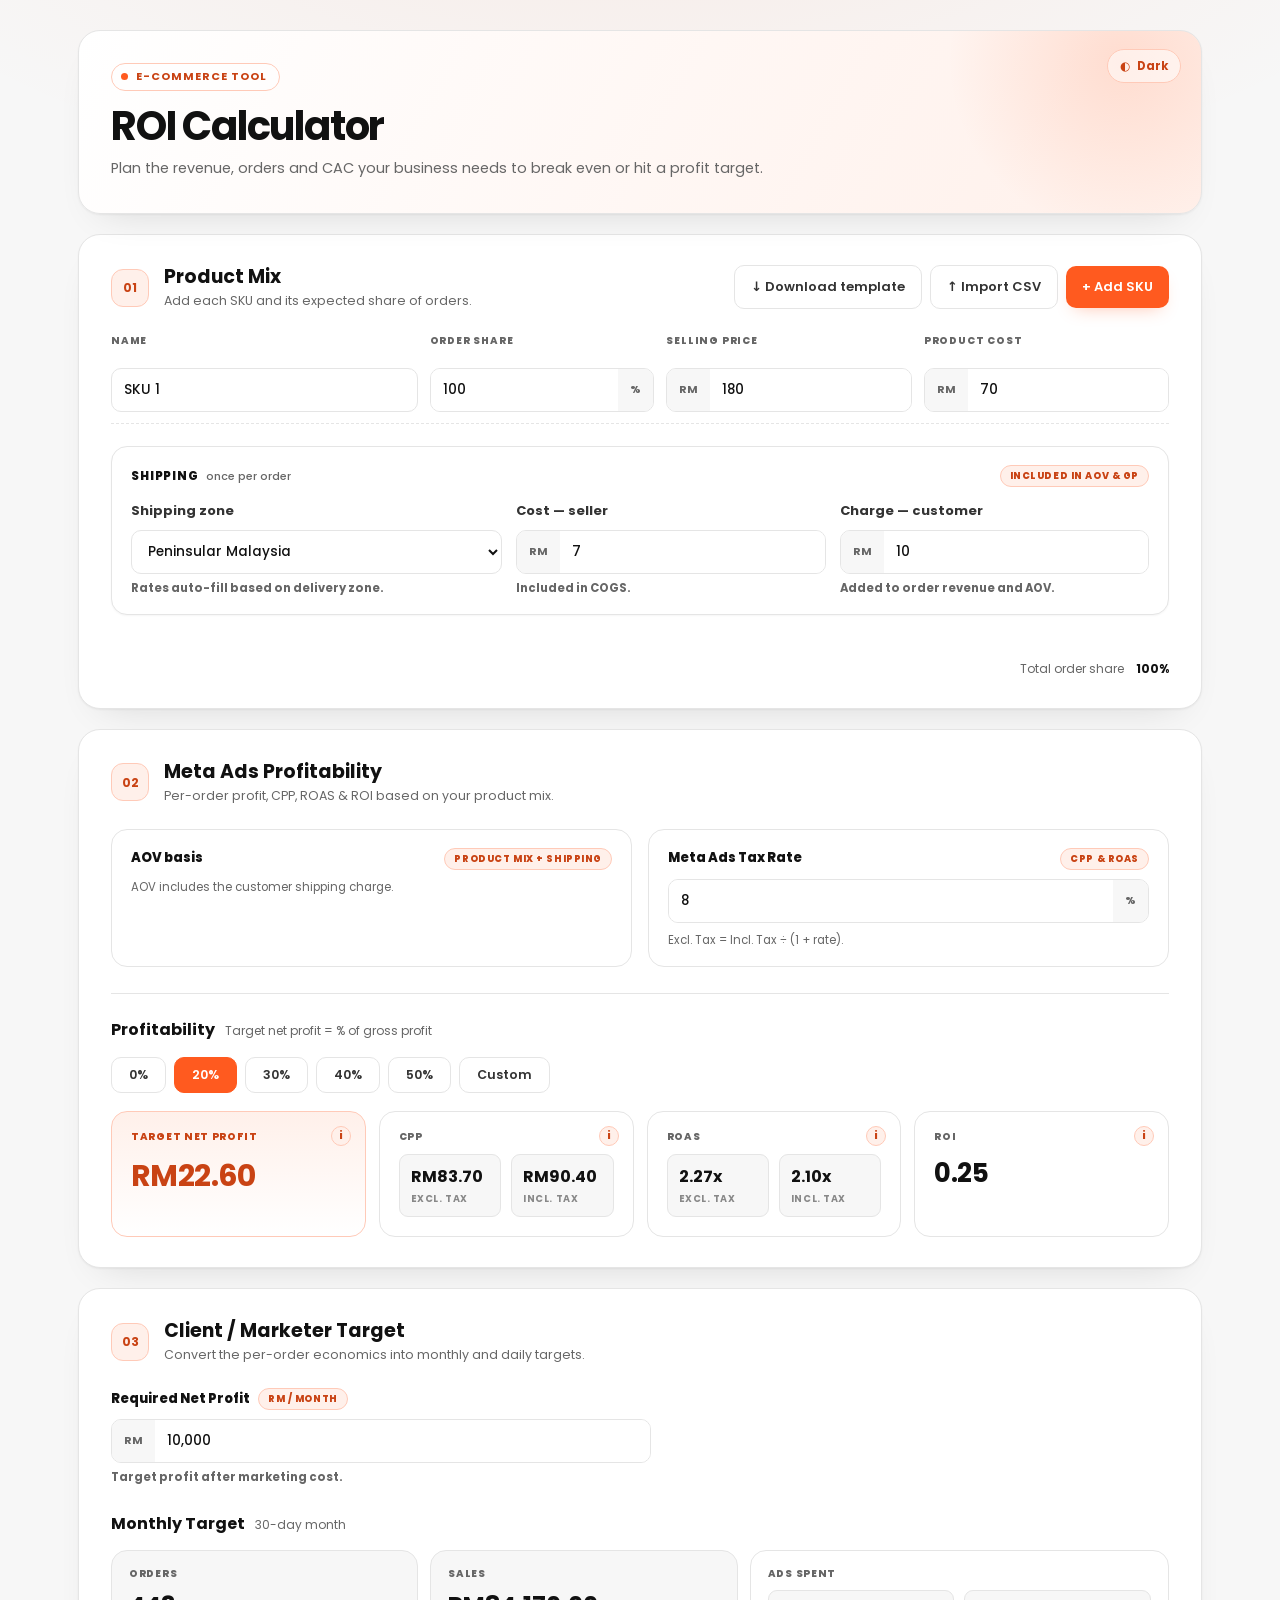
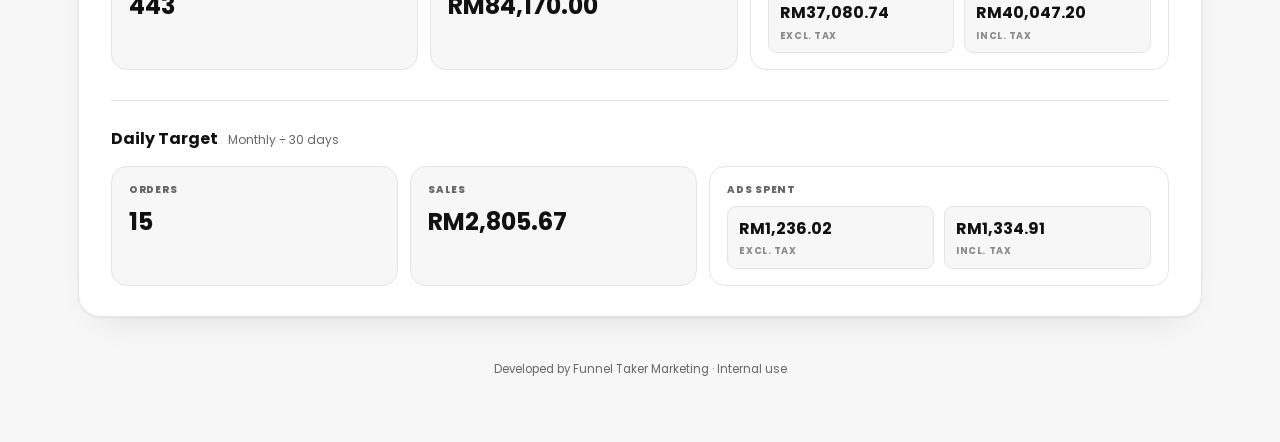
==== commit df932780: "Update ecommerce ROI shipping and target layout" ====
--- a/ecommerce/index.html
+++ b/ecommerce/index.html
@@ -1 +1,98 @@
-<!doctype html><html lang="en"><head><meta charset="utf-8"><meta name="viewport" content="width=device-width,initial-scale=1"><title>E-Commerce ROI Calculator</title><link rel="preconnect" href="https://fonts.googleapis.com"><link rel="preconnect" href="https://fonts.gstatic.com" crossorigin><link href="https://fonts.googleapis.com/css2?family=Inter:wght@400;500;600;700;800&family=Space+Grotesk:wght@500;600;700&display=swap" rel="stylesheet"><link rel="stylesheet" href="style.css?v=3"></head><body><main class="app"><header class="hero"><div class="eyebrow">E-commerce Tool</div><h1>ROI Calculator</h1><p>E-Commerce</p><div class="note">Plan the revenue, orders and CAC your business needs to break even or hit a profit target.</div></header><section class="panel"><div class="head"><div><span class="step">01</span><div><h2>Product mix</h2><p>Add each SKU and its expected share of orders.</p></div></div><div class="mix-actions"><button id="downloadTemplate" class="secondary" type="button">↓ Download template</button><button id="importSku" class="secondary" type="button">↑ Import CSV</button><input id="skuFile" type="file" accept=".csv,text/csv" hidden><button id="addSku" class="primary" type="button">+ Add SKU</button></div></div><div id="skuList"></div><div id="importStatus" class="import-status" role="status" aria-live="polite"></div><div class="mix-total"><span>Total order share</span><b id="shareTotal">0%</b></div></section><section class="panel"><div class="head"><div><span class="step">02</span><div><h2>Target assumptions</h2><p>Profitability is a percentage of gross profit.</p></div></div></div><div class="grid"><label>Desired monthly net profit<div class="unit"><b>RM</b><input id="profit" value="10000" inputmode="decimal"></div><small>Target profit after marketing cost.</small></label><label>Meta Ads tax rate<div class="unit"><input id="tax" value="8" inputmode="decimal"><b>%</b></div><small>Used to show ad cost incl. and excl. tax.</small></label><div><label>Profitability target</label><div id="presets" class="presets"><button data-pct="0">0%</button><button data-pct="20" class="active">20%</button><button data-pct="30">30%</button><button data-pct="40">40%</button><button data-pct="50">50%</button><button data-pct="custom">Custom</button></div><div id="customWrap" class="unit hidden"><input id="custom" value="40" inputmode="decimal"><b>%</b></div><small>Target net profit as % of gross profit.</small></div></div></section><section class="panel"><div class="head"><div><span class="step">03</span><div><h2>Break-even point</h2><p>Marketing-level allowable acquisition cost.</p></div></div></div><div class="cards" id="bepCards"></div></section><section class="panel"><div class="head"><div><span class="step">04</span><div><h2>Monthly target</h2><p>30-day monthly plan. Orders always rounded up.</p></div></div></div><div class="cards" id="targetCards"></div><div class="formula" id="formula"></div></section><footer>Developed by Funnel Taker Marketing · Internal use</footer></main><script src="script.js?v=3"></script></body></html>+<!doctype html>
+<html lang="en">
+<head>
+  <meta charset="utf-8">
+  <meta name="viewport" content="width=device-width,initial-scale=1">
+  <title>E-Commerce ROI Calculator</title>
+  <script>
+    (function(){try{if(localStorage.getItem('ecom-roi-theme')==='dark')document.documentElement.dataset.theme='dark'}catch(e){}})();
+  </script>
+  <link rel="preconnect" href="https://fonts.googleapis.com">
+  <link rel="preconnect" href="https://fonts.gstatic.com" crossorigin>
+  <link href="https://fonts.googleapis.com/css2?family=Poppins:wght@400;500;600;700&display=swap" rel="stylesheet">
+  <link rel="stylesheet" href="style.css?v=5">
+</head>
+<body>
+<main class="app">
+  <header class="hero">
+    <button id="themeToggle" class="theme-toggle" type="button" aria-label="Toggle dark mode" aria-pressed="false">
+      <span aria-hidden="true">◐</span><span class="theme-dark-label">Dark</span><span class="theme-light-label">Light</span>
+    </button>
+    <p class="eyebrow">E-commerce Tool</p>
+    <h1>ROI Calculator</h1>
+    <p class="hero-sub">Plan the revenue, orders and CAC your business needs to break even or hit a profit target.</p>
+  </header>
+
+  <section class="panel">
+    <div class="section-head">
+      <div class="head-title"><span class="step">01</span><div><h2>Product Mix</h2><p class="hint">Add each SKU and its expected share of orders.</p></div></div>
+      <div class="actions">
+        <button id="downloadTemplate" class="secondary-btn" type="button">↓ Download template</button>
+        <button id="importSku" class="secondary-btn" type="button">↑ Import CSV</button>
+        <input id="skuFile" type="file" accept=".csv,text/csv" hidden>
+        <button id="addSku" class="primary-btn" type="button">+ Add SKU</button>
+      </div>
+    </div>
+
+    <div class="sku-header" aria-hidden="true">
+      <span>Name</span><span>Order share</span><span>Selling price</span><span>Product cost</span>
+    </div>
+    <div id="skuList"></div>
+
+    <div class="shipping-card">
+      <div class="shipping-head"><span class="label-title">Shipping <em>once per order</em></span><span class="hint-chip">Included in AOV &amp; GP</span></div>
+      <div class="shipping-grid">
+        <label>Shipping zone
+          <select id="shippingZone" aria-label="Shipping zone">
+            <option value="peninsular">Peninsular Malaysia</option>
+            <option value="sabahsara">Sabah &amp; Sarawak</option>
+          </select>
+          <small>Rates auto-fill based on delivery zone.</small>
+        </label>
+        <label>Cost — seller
+          <div class="unit"><b>RM</b><input id="sellerShipping" type="text" inputmode="decimal" value="7" aria-label="Shipping cost seller"></div>
+          <small>Included in COGS.</small>
+        </label>
+        <label>Charge — customer
+          <div class="unit"><b>RM</b><input id="customerShipping" type="text" inputmode="decimal" value="10" aria-label="Shipping charge customer"></div>
+          <small>Added to order revenue and AOV.</small>
+        </label>
+      </div>
+    </div>
+
+    <div id="importStatus" class="import-status" role="status" aria-live="polite"></div>
+    <div class="mix-total"><span>Total order share</span><b id="shareTotal">100%</b></div>
+  </section>
+
+  <section class="panel">
+    <div class="section-head"><div class="head-title"><span class="step">02</span><div><h2>Meta Ads Profitability</h2><p class="hint">Per-order profit, CPP, ROAS &amp; ROI based on your product mix.</p></div></div></div>
+    <div class="settings-grid">
+      <div class="setting-card"><div class="setting-head"><label>AOV basis</label><span class="hint-chip">Product mix + shipping</span></div><p class="field-note">AOV includes the customer shipping charge.</p></div>
+      <div class="setting-card"><div class="setting-head"><label for="tax">Meta Ads Tax Rate</label><span class="hint-chip">CPP &amp; ROAS</span></div><div class="unit"><input id="tax" type="text" inputmode="decimal" value="8"><b>%</b></div><p class="field-note">Excl. Tax = Incl. Tax ÷ (1 + rate).</p></div>
+    </div>
+    <div class="profit-subsection">
+      <div class="subsection-title"><h3>Profitability</h3><span>Target net profit = % of gross profit</span></div>
+      <div id="profitPresets" class="presets"></div>
+      <div id="customProfitWrap" class="custom hidden"><label for="customProfit">Custom target net profit<div class="unit"><input id="customProfit" type="text" inputmode="decimal" value="40"><b>%</b></div></label></div>
+      <div class="profit-grid">
+        <article class="profit-card highlight"><small>Target Net Profit</small><span class="info" title="Gross Profit per order × target profit %">i</span><strong id="targetNetProfit">RM0.00</strong></article>
+        <article class="profit-card"><small>CPP</small><span class="info" title="CPP Incl. Tax = Gross Profit − Target Net Profit. CPP Excl. Tax = CPP Incl. Tax ÷ (1 + tax rate).">i</span><div class="split-value"><span><b id="cppExTax">RM0.00</b><em>Excl. Tax</em></span><span><b id="cppIncTax">RM0.00</b><em>Incl. Tax</em></span></div></article>
+        <article class="profit-card"><small>ROAS</small><span class="info" title="AOV ÷ CPP. Excl. Tax uses CPP Excl. Tax; Incl. Tax uses CPP Incl. Tax.">i</span><div class="split-value"><span><b id="roasExTax">—</b><em>Excl. Tax</em></span><span><b id="roasIncTax">—</b><em>Incl. Tax</em></span></div></article>
+        <article class="profit-card"><small>ROI</small><span class="info" title="Target Net Profit per order ÷ CPP Incl. Tax.">i</span><strong id="roi">—</strong></article>
+      </div>
+    </div>
+  </section>
+
+  <section class="panel">
+    <div class="section-head"><div class="head-title"><span class="step">03</span><div><h2>Client / Marketer Target</h2><p class="hint">Convert the per-order economics into monthly and daily targets.</p></div></div></div>
+    <label class="required-net" for="profit"><span class="required-label">Required Net Profit <span class="hint-chip">RM / month</span></span><div class="unit"><b>RM</b><input id="profit" type="text" inputmode="decimal" value="10,000"></div><small>Target profit after marketing cost.</small></label>
+
+    <div class="target-section"><div class="subhead"><h3>Monthly Target</h3><span>30-day month</span></div><div class="target-grid"><div><small>Orders</small><strong id="monthlyOrders">—</strong></div><div><small>Sales</small><strong id="monthlySales">—</strong></div><div class="ads-card"><small>Ads Spent</small><div class="split-value"><span><b id="monthlyAdsEx">—</b><em>Excl. Tax</em></span><span><b id="monthlyAdsInc">—</b><em>Incl. Tax</em></span></div></div></div></div>
+    <div class="target-section"><div class="subhead"><h3>Daily Target</h3><span>Monthly ÷ 30 days</span></div><div class="target-grid daily-grid"><div><small>Orders</small><strong id="dailyOrders">—</strong></div><div><small>Sales</small><strong id="dailySales">—</strong></div><div class="ads-card"><small>Ads Spent</small><div class="split-value"><span><b id="dailyAdsEx">—</b><em>Excl. Tax</em></span><span><b id="dailyAdsInc">—</b><em>Incl. Tax</em></span></div></div></div></div>
+  </section>
+
+  <footer>Developed by Funnel Taker Marketing · Internal use</footer>
+</main>
+<script src="script.js?v=5"></script>
+</body>
+</html>
--- a/ecommerce/style.css
+++ b/ecommerce/style.css
@@ -1 +1,35 @@
-:root{--bg:#eef1ec;--surface:#fff;--card:#f7faf7;--ink:#14201a;--text:#2c3a32;--muted:#64746b;--line:#dbe3dc;--accent:#0d7a53;--soft:#e4f3eb;font-family:Inter,system-ui,sans-serif;color:var(--text);background:var(--bg)}*{box-sizing:border-box}body{margin:0;background:radial-gradient(1000px 420px at 50% -160px,#fff,transparent 70%),var(--bg)}.app{max-width:1120px;margin:auto;padding:28px 18px 60px}.hero,.panel{background:var(--surface);border:1px solid var(--line);border-radius:22px;box-shadow:0 12px 32px -24px #1b3d2a}.hero{padding:32px;margin-bottom:18px;background:linear-gradient(118deg,#fbfdfb,#e9f3ed)}.eyebrow{display:inline-block;color:var(--accent);background:var(--soft);border:1px solid #c9e3d3;border-radius:99px;padding:5px 11px;font-size:11px;font-weight:800;letter-spacing:.1em;text-transform:uppercase}.hero h1{font:700 clamp(30px,5vw,44px)/1.08 'Space Grotesk',Inter,sans-serif;letter-spacing:-.04em;color:var(--ink);margin:16px 0 5px}.hero p{margin:0;color:var(--accent);font:700 18px 'Space Grotesk'}.note{margin-top:20px;padding:12px 14px;border-left:3px solid var(--accent);background:#e4f3ebb3;font-size:12px;color:#35614d}.panel{padding:28px 30px;margin:18px 0}.head{display:flex;align-items:flex-start;justify-content:space-between;gap:16px;margin-bottom:23px}.head>div{display:flex;gap:14px}.step{display:grid;place-items:center;flex:0 0 38px;height:38px;border-radius:12px;background:var(--soft);color:var(--accent);font:700 12px 'Space Grotesk'}.head h2{font:700 19px 'Space Grotesk';color:var(--ink);margin:0}.head p{font-size:12.5px;color:var(--muted);margin:4px 0 0}.mix-actions{display:flex;align-items:center;justify-content:flex-end;flex-wrap:wrap;gap:8px}.primary,.secondary{border-radius:10px;padding:11px 16px;font-weight:700;cursor:pointer;white-space:nowrap}.primary{border:0;background:var(--accent);color:#fff}.secondary{border:1px solid var(--line);background:var(--surface);color:var(--accent)}.secondary:hover{border-color:var(--accent);background:var(--soft)}.grid{display:grid;grid-template-columns:repeat(3,1fr);gap:16px}label{font-size:12px;font-weight:700;color:var(--text)}input{width:100%;height:40px;border:1px solid var(--line);border-radius:9px;padding:8px 10px;background:#fff;color:var(--ink);font:600 13px Inter;outline:0;margin-top:7px}input:focus{border-color:var(--accent);box-shadow:0 0 0 3px #0d7a5318}small{display:block;color:var(--muted);font-size:11px;font-weight:400;line-height:1.4;margin-top:7px}.unit{display:flex;height:40px;margin-top:7px;border:1px solid var(--line);border-radius:9px;overflow:hidden;background:#fff}.unit input{height:auto;border:0;margin:0;min-width:0}.unit b{display:grid;place-items:center;padding:0 10px;background:#f1f5f1;color:var(--muted);font-size:10px;white-space:nowrap}.sku-row{display:grid;grid-template-columns:1.4fr 1.8fr 1fr 1fr 1fr 1fr;gap:10px;padding:14px 0;border-bottom:1px dashed var(--line);align-items:end}.sku-title{align-self:center;color:var(--accent);font:700 13px 'Space Grotesk'}.remove{display:block;border:0;background:transparent;color:#b64b42;font-size:10px;padding:4px 0;cursor:pointer}.import-status{min-height:17px;margin-top:12px;color:var(--muted);font-size:11px}.import-status.success{color:var(--accent)}.import-status.error{color:#b64b42}.mix-total{display:flex;justify-content:flex-end;gap:12px;padding-top:15px;color:var(--muted);font-size:12px}.mix-total b{color:var(--ink)}.presets{display:flex;flex-wrap:wrap;gap:6px;margin-top:7px}.presets button{border:1px solid var(--line);background:#fff;color:var(--text);border-radius:8px;padding:8px 12px;font-weight:700;font-size:12px;cursor:pointer}.presets button.active{background:var(--accent);color:#fff;border-color:var(--accent)}.hidden{display:none!important}.cards{display:grid;grid-template-columns:repeat(4,1fr);gap:12px}.card{border:1px solid var(--line);background:var(--card);border-radius:15px;padding:17px}.card.highlight{background:linear-gradient(180deg,var(--soft),#f5faf7);border-color:#c9e3d3}.card small{margin:0;text-transform:uppercase;letter-spacing:.07em;font-size:10px;font-weight:800}.card strong{display:block;margin-top:9px;color:var(--ink);font:700 23px 'Space Grotesk';white-space:nowrap;overflow:hidden;text-overflow:ellipsis}.card.highlight strong{color:var(--accent)}.card em{display:block;margin-top:5px;color:var(--muted);font-size:11px;font-style:normal}.formula{margin-top:16px;padding:14px 16px;background:#f7faf7;border:1px dashed var(--line);color:var(--muted);font-size:12px;line-height:1.6}.formula b{color:var(--ink)}footer{text-align:center;color:var(--muted);font-size:11px;padding-top:24px}@media(max-width:850px){.head{flex-wrap:wrap}.grid{grid-template-columns:1fr 1fr}.cards{grid-template-columns:1fr 1fr}.sku-row{grid-template-columns:1fr 1fr 1fr}.sku-title{grid-column:1/-1}}@media(max-width:540px){.app{padding:14px 10px 45px}.hero,.panel{padding:22px 17px;border-radius:17px}.grid,.cards{grid-template-columns:1fr}.sku-row{grid-template-columns:1fr 1fr}.sku-title{grid-column:1/-1}.head{margin-bottom:19px}.mix-actions{width:100%;justify-content:stretch}.mix-actions button{flex:1;padding-left:9px;padding-right:9px}}
+:root{
+  color-scheme:light;
+  --bg:#F7F7F7;--surface:#FFFFFF;--card:#FFFFFF;--field:#FFFFFF;--ink:#111111;--text:#333333;--muted:#666666;--faint:#888888;
+  --line:#E5E5E5;--accent:#FF5A1F;--accent-2:#E94D17;--accent-ink:#C94314;--accent-soft:#FFF0EA;--accent-line:#FFCAB8;
+  --good:#1B8A4E;--good-soft:#E8F6EE;--bad:#CF3F35;--font:"Poppins",system-ui,sans-serif;
+}
+html[data-theme="dark"]{color-scheme:dark;--bg:#111111;--surface:#222222;--card:#2A2A2A;--field:#1A1A1A;--ink:#FFFFFF;--text:#F2F2F2;--muted:#C7C7C7;--faint:#999999;--line:#444444;--accent:#FF5A1F;--accent-2:#FF7546;--accent-ink:#FFB49B;--accent-soft:#3A1E15;--accent-line:#75402D;--good:#55D68B;--good-soft:#173524;--bad:#FF867C}
+*{box-sizing:border-box}
+html{-webkit-text-size-adjust:100%}
+body{margin:0;background:var(--bg);background-image:radial-gradient(1200px 500px at 50% -140px,rgba(255,90,31,.08),transparent 70%);color:var(--text);font-family:var(--font);font-size:14px;line-height:1.45;-webkit-font-smoothing:antialiased}
+.app{max-width:1160px;margin:auto;padding:30px 18px 64px}
+.hero,.panel{border:1px solid var(--line);border-radius:22px;background:var(--surface);box-shadow:0 1px 2px rgba(17,17,17,.05),0 18px 38px -24px rgba(17,17,17,.16)}
+.hero{position:relative;overflow:hidden;padding:32px 32px 34px;background:linear-gradient(118deg,var(--surface),var(--accent-soft))}
+.hero:after{content:"";position:absolute;right:-100px;top:-150px;width:360px;height:360px;border-radius:50%;background:radial-gradient(circle,rgba(255,90,31,.14),transparent 68%);pointer-events:none}
+.eyebrow{position:relative;z-index:1;display:inline-flex;align-items:center;gap:8px;margin:0 0 14px;padding:5px 12px 5px 9px;border:1px solid var(--accent-line);border-radius:999px;background:rgba(255,255,255,.55);color:var(--accent-ink);font-size:11px;font-weight:700;letter-spacing:.09em;text-transform:uppercase}
+.eyebrow:before{content:"";width:7px;height:7px;border-radius:50%;background:var(--accent)}
+h1,h2,h3{font-family:var(--font);color:var(--ink)}
+h1{position:relative;z-index:1;margin:0;font-size:clamp(28px,3.8vw,40px);font-weight:700;letter-spacing:-.03em;line-height:1.08}
+.hero-sub{position:relative;z-index:1;margin:10px 0 0;max-width:680px;color:var(--muted);font-size:14.5px}
+.theme-toggle{position:absolute;right:20px;top:18px;z-index:2;display:inline-flex;align-items:center;gap:7px;height:34px;padding:0 12px;border:1px solid var(--accent-line);border-radius:999px;background:rgba(255,255,255,.55);color:var(--accent-ink);font:700 11.5px var(--font);cursor:pointer}
+.theme-toggle:hover{border-color:var(--accent);color:var(--accent)}.theme-light-label{display:none}html[data-theme="dark"] .theme-dark-label{display:none}html[data-theme="dark"] .theme-light-label{display:inline}
+.panel{padding:30px 32px;margin:20px 0}
+.section-head{display:flex;align-items:flex-start;justify-content:space-between;gap:16px;margin-bottom:24px;flex-wrap:wrap}.head-title{display:flex;align-items:center;gap:15px;min-width:0}.step{display:grid;place-items:center;flex:0 0 auto;width:38px;height:38px;border-radius:12px;background:var(--accent-soft);color:var(--accent-ink);border:1px solid var(--accent-line);font-size:12px;font-weight:700}.section-head h2{margin:0;font-size:19px;line-height:1.22}.hint{margin:4px 0 0;color:var(--muted);font-size:12.5px}.actions{display:flex;align-items:center;justify-content:flex-end;gap:8px;flex-wrap:wrap}.primary-btn,.secondary-btn{border-radius:10px;padding:11px 16px;font:600 13px var(--font);cursor:pointer;white-space:nowrap}.primary-btn{border:0;background:var(--accent);color:#fff;box-shadow:0 8px 18px -9px rgba(255,90,31,.38)}.primary-btn:hover{background:var(--accent-2)}.secondary-btn{border:1px solid var(--line);background:var(--field);color:var(--text)}.secondary-btn:hover{border-color:var(--accent-line);color:var(--accent);background:var(--accent-soft)}
+input,select{width:100%;height:44px;border:1px solid var(--line);border-radius:10px;padding:9px 12px;background:var(--field);color:var(--ink);font:500 13.5px var(--font);outline:none}input:focus,select:focus{border-color:var(--accent);box-shadow:0 0 0 3px rgba(255,90,31,.18)}input::placeholder{color:var(--faint)}
+.unit{display:flex;align-items:stretch;height:44px;margin-top:9px;border:1px solid var(--line);border-radius:10px;overflow:hidden;background:var(--field)}.unit:focus-within{border-color:var(--accent);box-shadow:0 0 0 3px rgba(255,90,31,.18)}.unit input{height:auto;margin:0;border:0;border-radius:0;box-shadow:none!important}.unit b{display:grid;place-items:center;padding:0 12px;background:var(--bg);color:var(--muted);font-size:11px;font-weight:700;white-space:nowrap}
+small{display:block;margin-top:6px;color:var(--muted);font-size:11.5px;line-height:1.45}label{display:block;color:var(--text);font-size:13px;font-weight:700}
+.sku-header,.sku-row{display:grid;grid-template-columns:1.5fr 1.1fr 1.2fr 1.2fr;gap:12px}.sku-header{padding:0 0 8px;color:var(--muted);font-size:10px;font-weight:800;letter-spacing:.08em;text-transform:uppercase}.sku-row{align-items:center;padding:11px 0;border-bottom:1px dashed var(--line)}.sku-name{display:flex;align-items:center;gap:8px;min-width:0}.sku-name input{min-width:0}.remove{flex:0 0 auto;border:0;background:transparent;color:var(--bad);font:600 10px var(--font);cursor:pointer;padding:4px 0}.remove:hover{text-decoration:underline}.sku-row .unit{margin-top:0}
+.shipping-card{margin-top:22px;padding:18px 19px;border:1px solid var(--line);border-radius:16px;background:var(--card);box-shadow:0 1px 2px rgba(17,17,17,.04)}.shipping-head,.setting-head{display:flex;align-items:center;justify-content:space-between;gap:10px;flex-wrap:wrap}.label-title{color:var(--ink);font-size:12px;font-weight:800;letter-spacing:.07em;text-transform:uppercase}.label-title em{margin-left:4px;color:var(--muted);font-size:11px;font-style:normal;font-weight:500;letter-spacing:0;text-transform:none}.hint-chip{display:inline-flex;align-items:center;padding:3px 9px;border:1px solid var(--accent-line);border-radius:999px;background:var(--accent-soft);color:var(--accent-ink);font-size:9.5px;font-weight:800;letter-spacing:.06em;text-transform:uppercase;white-space:nowrap}.shipping-grid{display:grid;grid-template-columns:1.2fr 1fr 1fr;gap:14px;margin-top:15px}.shipping-grid select{margin-top:9px}.import-status{min-height:18px;margin-top:12px;color:var(--muted);font-size:11px}.import-status.success{color:var(--good)}.import-status.error{color:var(--bad)}.mix-total{display:flex;justify-content:flex-end;gap:12px;padding-top:15px;color:var(--muted);font-size:12px}.mix-total b{color:var(--ink)}
+.settings-grid{display:grid;grid-template-columns:1fr 1fr;gap:16px}.setting-card{padding:18px 19px;border:1px solid var(--line);border-radius:16px;background:var(--card)}.setting-head label{font-weight:800;color:var(--ink)}.field-note{margin:9px 0 0;color:var(--muted);font-size:11.5px}.profit-subsection{margin-top:26px;padding-top:24px;border-top:1px solid var(--line)}.subsection-title,.subhead{display:flex;align-items:baseline;gap:10px;flex-wrap:wrap;margin-bottom:15px}.subsection-title h3,.subhead h3{margin:0;color:var(--ink);font-size:16px}.subsection-title span,.subhead span{color:var(--muted);font-size:12px}.presets{display:flex;flex-wrap:wrap;gap:8px;margin-bottom:18px}.presets button{border:1px solid var(--line);border-radius:10px;padding:8px 17px;background:var(--field);color:var(--text);font:600 12.5px var(--font);cursor:pointer}.presets button:hover{border-color:var(--accent-line);color:var(--accent);background:var(--accent-soft)}.presets button.active{border-color:var(--accent);background:var(--accent);color:#fff}.custom{max-width:260px;margin-bottom:16px}.hidden{display:none!important}
+.profit-grid{display:grid;grid-template-columns:repeat(4,1fr);gap:13px}.profit-card{position:relative;min-width:0;padding:18px 19px 19px;border:1px solid var(--line);border-radius:16px;background:var(--card)}.profit-card.highlight{border-color:var(--accent-line);background:linear-gradient(180deg,var(--accent-soft),var(--surface))}.profit-card small{margin:0;padding-right:25px;color:var(--muted);font-size:10px;font-weight:800;letter-spacing:.07em;text-transform:uppercase}.profit-card.highlight small{color:var(--accent-ink)}.profit-card>strong{display:block;margin-top:11px;color:var(--ink);font-size:26px;font-weight:700;letter-spacing:-.02em}.profit-card.highlight>strong{color:var(--accent-ink);font-size:30px}.info{position:absolute;top:14px;right:14px;display:grid;place-items:center;width:20px;height:20px;border:1px solid var(--accent-line);border-radius:50%;background:var(--accent-soft);color:var(--accent-ink);font-size:10.5px;font-weight:800;cursor:help}.split-value{display:grid;grid-template-columns:1fr 1fr;gap:10px;margin-top:10px}.split-value span{min-width:0;padding:10px 11px;border:1px solid var(--line);border-radius:9px;background:var(--bg)}.split-value b{display:block;overflow:hidden;color:var(--ink);font-size:16px;font-weight:700;white-space:nowrap;text-overflow:ellipsis}.split-value em{display:block;margin-top:4px;color:var(--faint);font-size:9.5px;font-style:normal;font-weight:700;letter-spacing:.06em;text-transform:uppercase}
+.required-net{display:block;max-width:540px;margin-bottom:24px}.required-label{display:flex;align-items:center;gap:8px;color:var(--ink);font-size:13px;font-weight:800}.target-section{padding-top:2px}.target-section+.target-section{margin-top:30px;padding-top:26px;border-top:1px solid var(--line)}.target-grid{display:grid;grid-template-columns:1.1fr 1.1fr 1.5fr;gap:12px}.target-grid>div{min-width:0;padding:16px 17px;border:1px solid var(--line);border-radius:16px;background:var(--bg)}.target-grid .ads-card{background:var(--card)}.target-grid small{margin:0;color:var(--muted);font-size:10px;font-weight:800;letter-spacing:.07em;text-transform:uppercase}.target-grid strong{display:block;overflow:hidden;margin-top:8px;color:var(--ink);font-size:24px;font-weight:700;white-space:nowrap;text-overflow:ellipsis}.target-grid .split-value{margin-top:9px}.target-grid .split-value span{padding:10px 11px}.daily-grid{grid-template-columns:1fr 1fr 1.6fr}
+footer{padding-top:24px;color:var(--muted);font-size:11.5px;text-align:center}
+@media(max-width:960px){.profit-grid{grid-template-columns:1fr 1fr}.shipping-grid{grid-template-columns:1fr 1fr}.shipping-grid label:first-child{grid-column:1/-1}}
+@media(max-width:640px){.app{padding:18px 12px 46px}.panel{padding:22px 17px;border-radius:18px}.hero{padding:24px 18px 30px;border-radius:19px}.theme-toggle{right:16px;top:16px;width:34px;justify-content:center;padding:0}.theme-toggle span:not(:first-child){display:none}.actions{width:100%;justify-content:stretch}.actions button{flex:1;padding-left:8px;padding-right:8px}.sku-header,.sku-row{grid-template-columns:1fr 1fr}.sku-header{line-height:1.3}.sku-name{grid-column:1/-1}.shipping-grid,.settings-grid,.profit-grid,.target-grid,.daily-grid{grid-template-columns:1fr}.shipping-grid label:first-child{grid-column:auto}.split-value{gap:7px}.split-value b{font-size:14px;white-space:normal;line-height:1.25}.target-grid strong{font-size:21px}}
+@media(max-width:430px){.panel{padding:17px 13px}.actions button{font-size:11.5px}.profit-card{padding:14px}.profit-card>strong{font-size:23px}.profit-card.highlight>strong{font-size:26px}.sku-header{font-size:9px}}
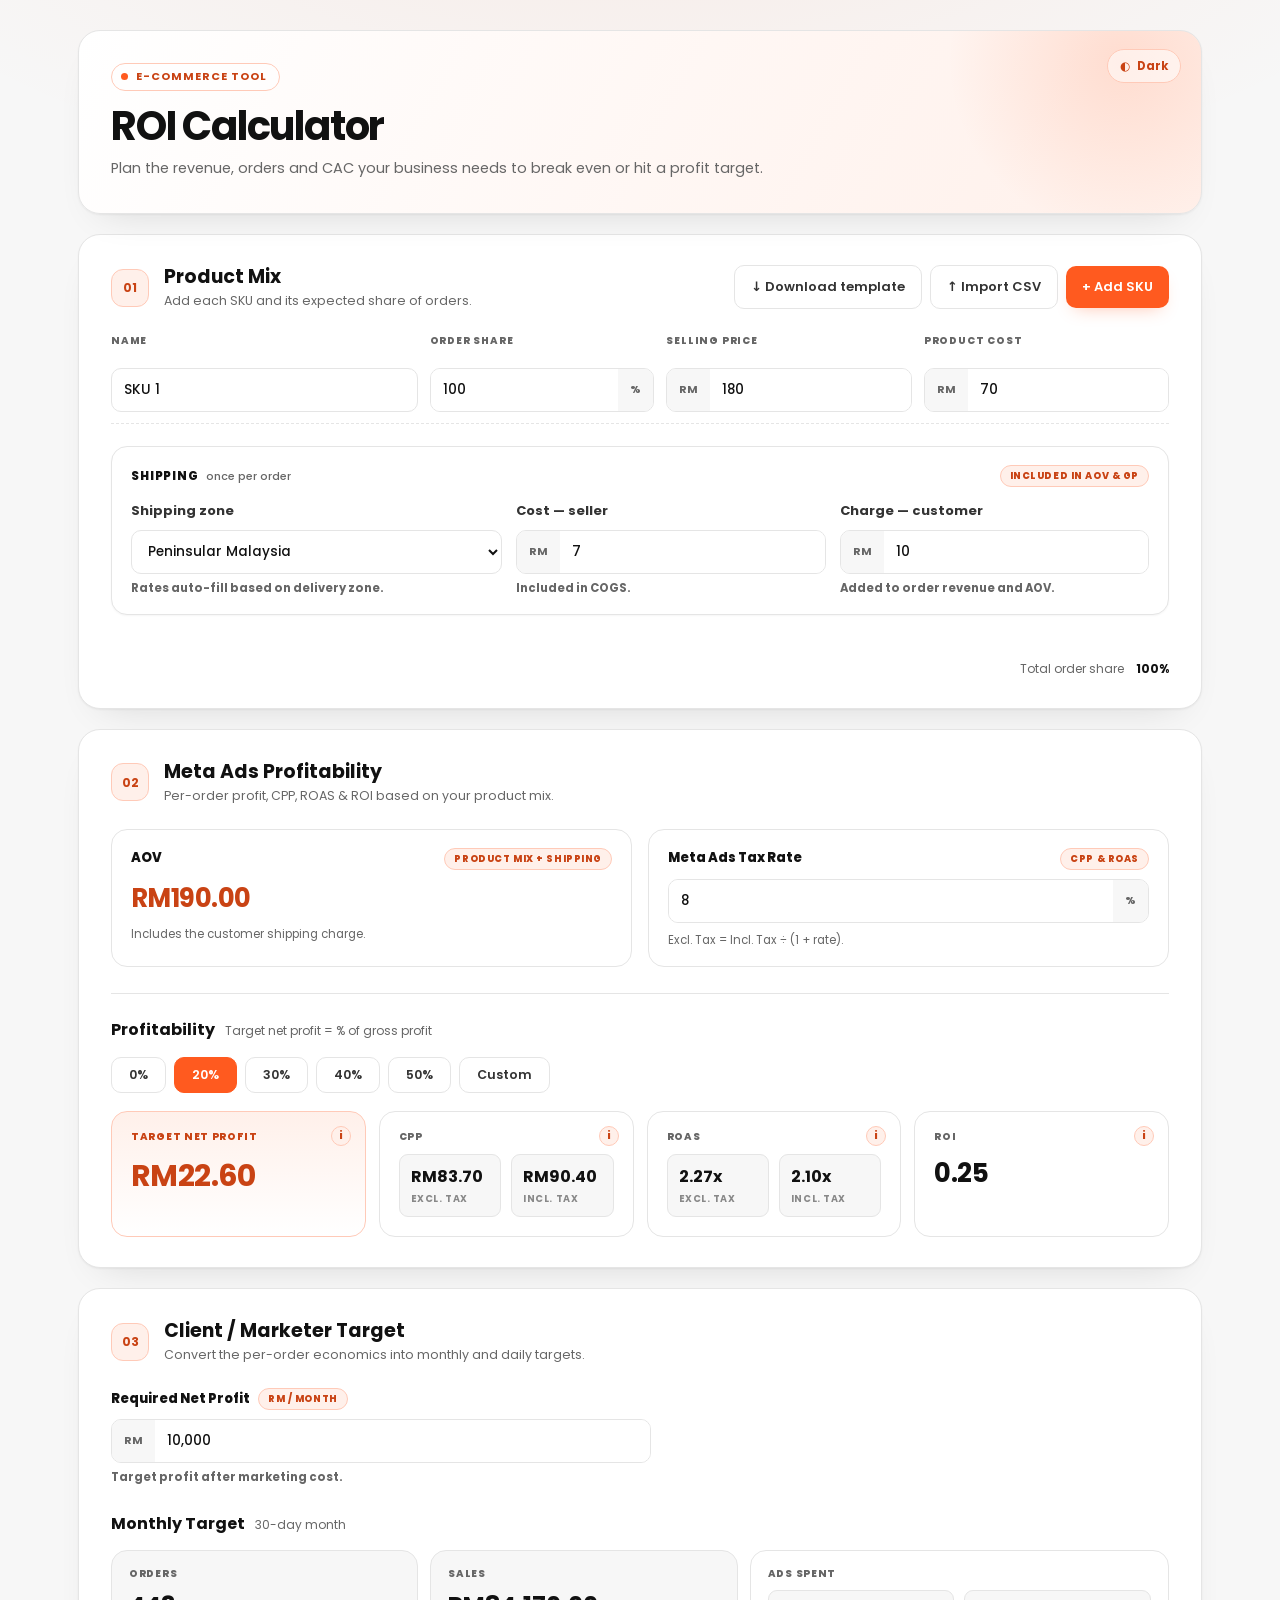
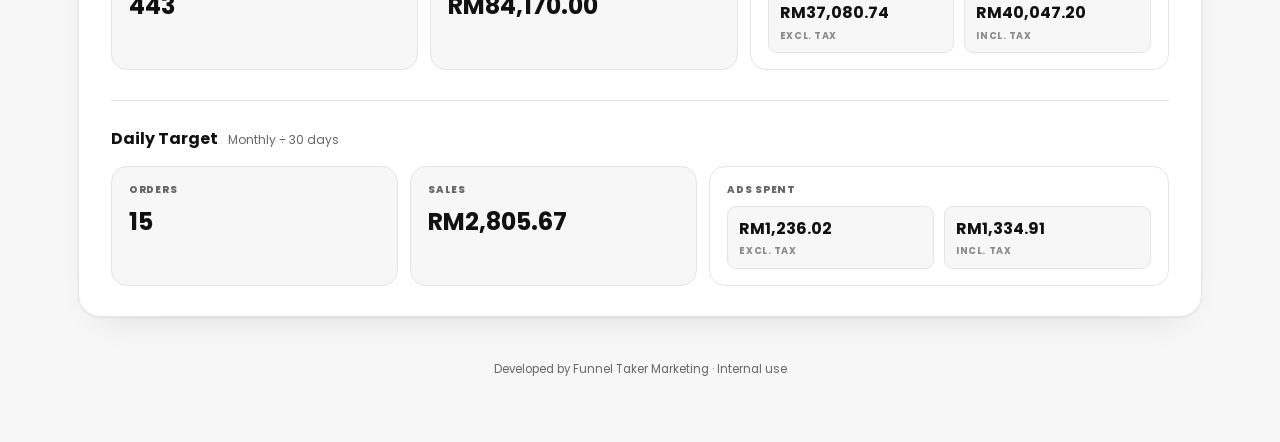
==== commit 4dd3688e: "Show blended AOV output" ====
--- a/ecommerce/index.html
+++ b/ecommerce/index.html
@@ -10,7 +10,7 @@
   <link rel="preconnect" href="https://fonts.googleapis.com">
   <link rel="preconnect" href="https://fonts.gstatic.com" crossorigin>
   <link href="https://fonts.googleapis.com/css2?family=Poppins:wght@400;500;600;700&display=swap" rel="stylesheet">
-  <link rel="stylesheet" href="style.css?v=5">
+  <link rel="stylesheet" href="style.css?v=6">
 </head>
 <body>
 <main class="app">
@@ -67,7 +67,7 @@
   <section class="panel">
     <div class="section-head"><div class="head-title"><span class="step">02</span><div><h2>Meta Ads Profitability</h2><p class="hint">Per-order profit, CPP, ROAS &amp; ROI based on your product mix.</p></div></div></div>
     <div class="settings-grid">
-      <div class="setting-card"><div class="setting-head"><label>AOV basis</label><span class="hint-chip">Product mix + shipping</span></div><p class="field-note">AOV includes the customer shipping charge.</p></div>
+      <div class="setting-card"><div class="setting-head"><label>AOV</label><span class="hint-chip">Product mix + shipping</span></div><strong id="aovValue" class="aov-value">RM0.00</strong><p class="field-note">Includes the customer shipping charge.</p></div>
       <div class="setting-card"><div class="setting-head"><label for="tax">Meta Ads Tax Rate</label><span class="hint-chip">CPP &amp; ROAS</span></div><div class="unit"><input id="tax" type="text" inputmode="decimal" value="8"><b>%</b></div><p class="field-note">Excl. Tax = Incl. Tax ÷ (1 + rate).</p></div>
     </div>
     <div class="profit-subsection">
@@ -93,6 +93,6 @@
 
   <footer>Developed by Funnel Taker Marketing · Internal use</footer>
 </main>
-<script src="script.js?v=5"></script>
+<script src="script.js?v=6"></script>
 </body>
 </html>
--- a/ecommerce/style.css
+++ b/ecommerce/style.css
@@ -26,7 +26,7 @@
 small{display:block;margin-top:6px;color:var(--muted);font-size:11.5px;line-height:1.45}label{display:block;color:var(--text);font-size:13px;font-weight:700}
 .sku-header,.sku-row{display:grid;grid-template-columns:1.5fr 1.1fr 1.2fr 1.2fr;gap:12px}.sku-header{padding:0 0 8px;color:var(--muted);font-size:10px;font-weight:800;letter-spacing:.08em;text-transform:uppercase}.sku-row{align-items:center;padding:11px 0;border-bottom:1px dashed var(--line)}.sku-name{display:flex;align-items:center;gap:8px;min-width:0}.sku-name input{min-width:0}.remove{flex:0 0 auto;border:0;background:transparent;color:var(--bad);font:600 10px var(--font);cursor:pointer;padding:4px 0}.remove:hover{text-decoration:underline}.sku-row .unit{margin-top:0}
 .shipping-card{margin-top:22px;padding:18px 19px;border:1px solid var(--line);border-radius:16px;background:var(--card);box-shadow:0 1px 2px rgba(17,17,17,.04)}.shipping-head,.setting-head{display:flex;align-items:center;justify-content:space-between;gap:10px;flex-wrap:wrap}.label-title{color:var(--ink);font-size:12px;font-weight:800;letter-spacing:.07em;text-transform:uppercase}.label-title em{margin-left:4px;color:var(--muted);font-size:11px;font-style:normal;font-weight:500;letter-spacing:0;text-transform:none}.hint-chip{display:inline-flex;align-items:center;padding:3px 9px;border:1px solid var(--accent-line);border-radius:999px;background:var(--accent-soft);color:var(--accent-ink);font-size:9.5px;font-weight:800;letter-spacing:.06em;text-transform:uppercase;white-space:nowrap}.shipping-grid{display:grid;grid-template-columns:1.2fr 1fr 1fr;gap:14px;margin-top:15px}.shipping-grid select{margin-top:9px}.import-status{min-height:18px;margin-top:12px;color:var(--muted);font-size:11px}.import-status.success{color:var(--good)}.import-status.error{color:var(--bad)}.mix-total{display:flex;justify-content:flex-end;gap:12px;padding-top:15px;color:var(--muted);font-size:12px}.mix-total b{color:var(--ink)}
-.settings-grid{display:grid;grid-template-columns:1fr 1fr;gap:16px}.setting-card{padding:18px 19px;border:1px solid var(--line);border-radius:16px;background:var(--card)}.setting-head label{font-weight:800;color:var(--ink)}.field-note{margin:9px 0 0;color:var(--muted);font-size:11.5px}.profit-subsection{margin-top:26px;padding-top:24px;border-top:1px solid var(--line)}.subsection-title,.subhead{display:flex;align-items:baseline;gap:10px;flex-wrap:wrap;margin-bottom:15px}.subsection-title h3,.subhead h3{margin:0;color:var(--ink);font-size:16px}.subsection-title span,.subhead span{color:var(--muted);font-size:12px}.presets{display:flex;flex-wrap:wrap;gap:8px;margin-bottom:18px}.presets button{border:1px solid var(--line);border-radius:10px;padding:8px 17px;background:var(--field);color:var(--text);font:600 12.5px var(--font);cursor:pointer}.presets button:hover{border-color:var(--accent-line);color:var(--accent);background:var(--accent-soft)}.presets button.active{border-color:var(--accent);background:var(--accent);color:#fff}.custom{max-width:260px;margin-bottom:16px}.hidden{display:none!important}
+.settings-grid{display:grid;grid-template-columns:1fr 1fr;gap:16px}.setting-card{padding:18px 19px;border:1px solid var(--line);border-radius:16px;background:var(--card)}.setting-head label{font-weight:800;color:var(--ink)}.aov-value{display:block;margin-top:10px;color:var(--accent-ink);font-size:26px;font-weight:700;letter-spacing:-.02em}.field-note{margin:9px 0 0;color:var(--muted);font-size:11.5px}.profit-subsection{margin-top:26px;padding-top:24px;border-top:1px solid var(--line)}.subsection-title,.subhead{display:flex;align-items:baseline;gap:10px;flex-wrap:wrap;margin-bottom:15px}.subsection-title h3,.subhead h3{margin:0;color:var(--ink);font-size:16px}.subsection-title span,.subhead span{color:var(--muted);font-size:12px}.presets{display:flex;flex-wrap:wrap;gap:8px;margin-bottom:18px}.presets button{border:1px solid var(--line);border-radius:10px;padding:8px 17px;background:var(--field);color:var(--text);font:600 12.5px var(--font);cursor:pointer}.presets button:hover{border-color:var(--accent-line);color:var(--accent);background:var(--accent-soft)}.presets button.active{border-color:var(--accent);background:var(--accent);color:#fff}.custom{max-width:260px;margin-bottom:16px}.hidden{display:none!important}
 .profit-grid{display:grid;grid-template-columns:repeat(4,1fr);gap:13px}.profit-card{position:relative;min-width:0;padding:18px 19px 19px;border:1px solid var(--line);border-radius:16px;background:var(--card)}.profit-card.highlight{border-color:var(--accent-line);background:linear-gradient(180deg,var(--accent-soft),var(--surface))}.profit-card small{margin:0;padding-right:25px;color:var(--muted);font-size:10px;font-weight:800;letter-spacing:.07em;text-transform:uppercase}.profit-card.highlight small{color:var(--accent-ink)}.profit-card>strong{display:block;margin-top:11px;color:var(--ink);font-size:26px;font-weight:700;letter-spacing:-.02em}.profit-card.highlight>strong{color:var(--accent-ink);font-size:30px}.info{position:absolute;top:14px;right:14px;display:grid;place-items:center;width:20px;height:20px;border:1px solid var(--accent-line);border-radius:50%;background:var(--accent-soft);color:var(--accent-ink);font-size:10.5px;font-weight:800;cursor:help}.split-value{display:grid;grid-template-columns:1fr 1fr;gap:10px;margin-top:10px}.split-value span{min-width:0;padding:10px 11px;border:1px solid var(--line);border-radius:9px;background:var(--bg)}.split-value b{display:block;overflow:hidden;color:var(--ink);font-size:16px;font-weight:700;white-space:nowrap;text-overflow:ellipsis}.split-value em{display:block;margin-top:4px;color:var(--faint);font-size:9.5px;font-style:normal;font-weight:700;letter-spacing:.06em;text-transform:uppercase}
 .required-net{display:block;max-width:540px;margin-bottom:24px}.required-label{display:flex;align-items:center;gap:8px;color:var(--ink);font-size:13px;font-weight:800}.target-section{padding-top:2px}.target-section+.target-section{margin-top:30px;padding-top:26px;border-top:1px solid var(--line)}.target-grid{display:grid;grid-template-columns:1.1fr 1.1fr 1.5fr;gap:12px}.target-grid>div{min-width:0;padding:16px 17px;border:1px solid var(--line);border-radius:16px;background:var(--bg)}.target-grid .ads-card{background:var(--card)}.target-grid small{margin:0;color:var(--muted);font-size:10px;font-weight:800;letter-spacing:.07em;text-transform:uppercase}.target-grid strong{display:block;overflow:hidden;margin-top:8px;color:var(--ink);font-size:24px;font-weight:700;white-space:nowrap;text-overflow:ellipsis}.target-grid .split-value{margin-top:9px}.target-grid .split-value span{padding:10px 11px}.daily-grid{grid-template-columns:1fr 1fr 1.6fr}
 footer{padding-top:24px;color:var(--muted);font-size:11.5px;text-align:center}
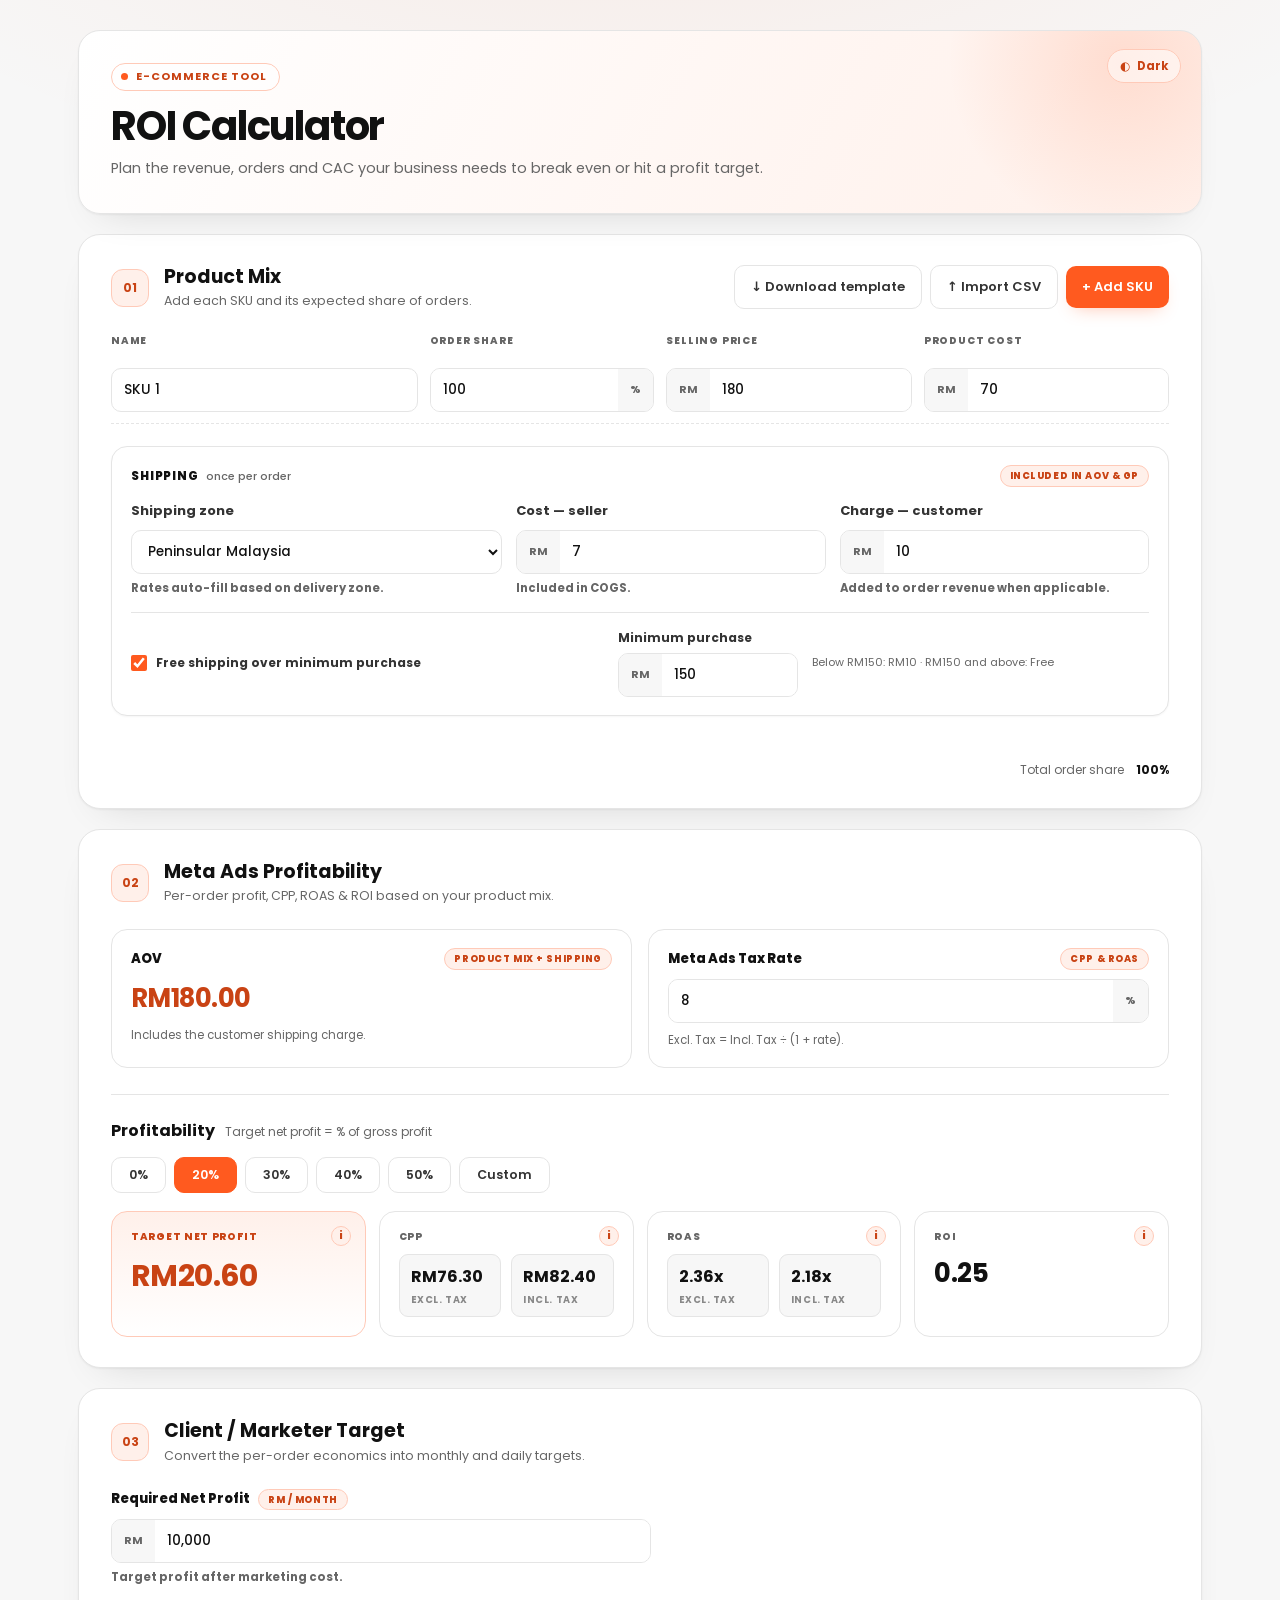
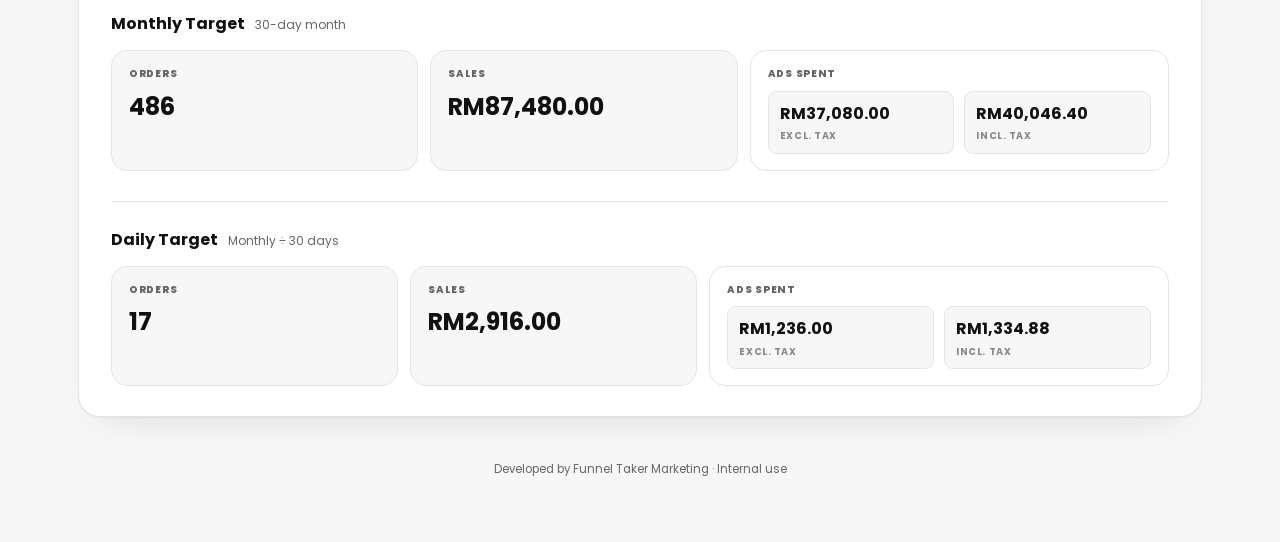
==== commit 8e72de22: "Add Peninsular free shipping threshold" ====
--- a/ecommerce/index.html
+++ b/ecommerce/index.html
@@ -10,7 +10,7 @@
   <link rel="preconnect" href="https://fonts.googleapis.com">
   <link rel="preconnect" href="https://fonts.gstatic.com" crossorigin>
   <link href="https://fonts.googleapis.com/css2?family=Poppins:wght@400;500;600;700&display=swap" rel="stylesheet">
-  <link rel="stylesheet" href="style.css?v=6">
+  <link rel="stylesheet" href="style.css?v=7">
 </head>
 <body>
 <main class="app">
@@ -55,8 +55,15 @@
         </label>
         <label>Charge — customer
           <div class="unit"><b>RM</b><input id="customerShipping" type="text" inputmode="decimal" value="10" aria-label="Shipping charge customer"></div>
-          <small>Added to order revenue and AOV.</small>
+          <small>Added to order revenue when applicable.</small>
         </label>
+      </div>
+      <div class="shipping-policy">
+        <label class="policy-check"><input id="freeShipping" type="checkbox" checked><span>Free shipping over minimum purchase</span></label>
+        <label class="threshold-field" for="freeShippingThreshold">Minimum purchase
+          <div class="unit"><b>RM</b><input id="freeShippingThreshold" type="text" inputmode="decimal" value="150"></div>
+        </label>
+        <p id="shippingRuleNote" class="policy-note">Below RM150: RM10 · RM150 and above: Free</p>
       </div>
     </div>
 
@@ -93,6 +100,6 @@
 
   <footer>Developed by Funnel Taker Marketing · Internal use</footer>
 </main>
-<script src="script.js?v=6"></script>
+<script src="script.js?v=7"></script>
 </body>
 </html>
--- a/ecommerce/style.css
+++ b/ecommerce/style.css
@@ -25,11 +25,11 @@
 .unit{display:flex;align-items:stretch;height:44px;margin-top:9px;border:1px solid var(--line);border-radius:10px;overflow:hidden;background:var(--field)}.unit:focus-within{border-color:var(--accent);box-shadow:0 0 0 3px rgba(255,90,31,.18)}.unit input{height:auto;margin:0;border:0;border-radius:0;box-shadow:none!important}.unit b{display:grid;place-items:center;padding:0 12px;background:var(--bg);color:var(--muted);font-size:11px;font-weight:700;white-space:nowrap}
 small{display:block;margin-top:6px;color:var(--muted);font-size:11.5px;line-height:1.45}label{display:block;color:var(--text);font-size:13px;font-weight:700}
 .sku-header,.sku-row{display:grid;grid-template-columns:1.5fr 1.1fr 1.2fr 1.2fr;gap:12px}.sku-header{padding:0 0 8px;color:var(--muted);font-size:10px;font-weight:800;letter-spacing:.08em;text-transform:uppercase}.sku-row{align-items:center;padding:11px 0;border-bottom:1px dashed var(--line)}.sku-name{display:flex;align-items:center;gap:8px;min-width:0}.sku-name input{min-width:0}.remove{flex:0 0 auto;border:0;background:transparent;color:var(--bad);font:600 10px var(--font);cursor:pointer;padding:4px 0}.remove:hover{text-decoration:underline}.sku-row .unit{margin-top:0}
-.shipping-card{margin-top:22px;padding:18px 19px;border:1px solid var(--line);border-radius:16px;background:var(--card);box-shadow:0 1px 2px rgba(17,17,17,.04)}.shipping-head,.setting-head{display:flex;align-items:center;justify-content:space-between;gap:10px;flex-wrap:wrap}.label-title{color:var(--ink);font-size:12px;font-weight:800;letter-spacing:.07em;text-transform:uppercase}.label-title em{margin-left:4px;color:var(--muted);font-size:11px;font-style:normal;font-weight:500;letter-spacing:0;text-transform:none}.hint-chip{display:inline-flex;align-items:center;padding:3px 9px;border:1px solid var(--accent-line);border-radius:999px;background:var(--accent-soft);color:var(--accent-ink);font-size:9.5px;font-weight:800;letter-spacing:.06em;text-transform:uppercase;white-space:nowrap}.shipping-grid{display:grid;grid-template-columns:1.2fr 1fr 1fr;gap:14px;margin-top:15px}.shipping-grid select{margin-top:9px}.import-status{min-height:18px;margin-top:12px;color:var(--muted);font-size:11px}.import-status.success{color:var(--good)}.import-status.error{color:var(--bad)}.mix-total{display:flex;justify-content:flex-end;gap:12px;padding-top:15px;color:var(--muted);font-size:12px}.mix-total b{color:var(--ink)}
+.shipping-card{margin-top:22px;padding:18px 19px;border:1px solid var(--line);border-radius:16px;background:var(--card);box-shadow:0 1px 2px rgba(17,17,17,.04)}.shipping-head,.setting-head{display:flex;align-items:center;justify-content:space-between;gap:10px;flex-wrap:wrap}.label-title{color:var(--ink);font-size:12px;font-weight:800;letter-spacing:.07em;text-transform:uppercase}.label-title em{margin-left:4px;color:var(--muted);font-size:11px;font-style:normal;font-weight:500;letter-spacing:0;text-transform:none}.hint-chip{display:inline-flex;align-items:center;padding:3px 9px;border:1px solid var(--accent-line);border-radius:999px;background:var(--accent-soft);color:var(--accent-ink);font-size:9.5px;font-weight:800;letter-spacing:.06em;text-transform:uppercase;white-space:nowrap}.shipping-grid{display:grid;grid-template-columns:1.2fr 1fr 1fr;gap:14px;margin-top:15px}.shipping-grid select{margin-top:9px}.shipping-policy{display:grid;grid-template-columns:minmax(220px,1.4fr) 180px 1fr;align-items:center;gap:14px;margin-top:16px;padding-top:16px;border-top:1px solid var(--line)}.policy-check{display:flex;align-items:center;gap:9px;font-size:12px;font-weight:700}.policy-check input{width:16px;height:16px;margin:0;accent-color:var(--accent)}.threshold-field{font-size:12px}.threshold-field.disabled{opacity:.5}.threshold-field .unit{margin-top:6px}.policy-note{margin:0;color:var(--muted);font-size:11px;line-height:1.45}.import-status{min-height:18px;margin-top:12px;color:var(--muted);font-size:11px}.import-status.success{color:var(--good)}.import-status.error{color:var(--bad)}.mix-total{display:flex;justify-content:flex-end;gap:12px;padding-top:15px;color:var(--muted);font-size:12px}.mix-total b{color:var(--ink)}
 .settings-grid{display:grid;grid-template-columns:1fr 1fr;gap:16px}.setting-card{padding:18px 19px;border:1px solid var(--line);border-radius:16px;background:var(--card)}.setting-head label{font-weight:800;color:var(--ink)}.aov-value{display:block;margin-top:10px;color:var(--accent-ink);font-size:26px;font-weight:700;letter-spacing:-.02em}.field-note{margin:9px 0 0;color:var(--muted);font-size:11.5px}.profit-subsection{margin-top:26px;padding-top:24px;border-top:1px solid var(--line)}.subsection-title,.subhead{display:flex;align-items:baseline;gap:10px;flex-wrap:wrap;margin-bottom:15px}.subsection-title h3,.subhead h3{margin:0;color:var(--ink);font-size:16px}.subsection-title span,.subhead span{color:var(--muted);font-size:12px}.presets{display:flex;flex-wrap:wrap;gap:8px;margin-bottom:18px}.presets button{border:1px solid var(--line);border-radius:10px;padding:8px 17px;background:var(--field);color:var(--text);font:600 12.5px var(--font);cursor:pointer}.presets button:hover{border-color:var(--accent-line);color:var(--accent);background:var(--accent-soft)}.presets button.active{border-color:var(--accent);background:var(--accent);color:#fff}.custom{max-width:260px;margin-bottom:16px}.hidden{display:none!important}
 .profit-grid{display:grid;grid-template-columns:repeat(4,1fr);gap:13px}.profit-card{position:relative;min-width:0;padding:18px 19px 19px;border:1px solid var(--line);border-radius:16px;background:var(--card)}.profit-card.highlight{border-color:var(--accent-line);background:linear-gradient(180deg,var(--accent-soft),var(--surface))}.profit-card small{margin:0;padding-right:25px;color:var(--muted);font-size:10px;font-weight:800;letter-spacing:.07em;text-transform:uppercase}.profit-card.highlight small{color:var(--accent-ink)}.profit-card>strong{display:block;margin-top:11px;color:var(--ink);font-size:26px;font-weight:700;letter-spacing:-.02em}.profit-card.highlight>strong{color:var(--accent-ink);font-size:30px}.info{position:absolute;top:14px;right:14px;display:grid;place-items:center;width:20px;height:20px;border:1px solid var(--accent-line);border-radius:50%;background:var(--accent-soft);color:var(--accent-ink);font-size:10.5px;font-weight:800;cursor:help}.split-value{display:grid;grid-template-columns:1fr 1fr;gap:10px;margin-top:10px}.split-value span{min-width:0;padding:10px 11px;border:1px solid var(--line);border-radius:9px;background:var(--bg)}.split-value b{display:block;overflow:hidden;color:var(--ink);font-size:16px;font-weight:700;white-space:nowrap;text-overflow:ellipsis}.split-value em{display:block;margin-top:4px;color:var(--faint);font-size:9.5px;font-style:normal;font-weight:700;letter-spacing:.06em;text-transform:uppercase}
 .required-net{display:block;max-width:540px;margin-bottom:24px}.required-label{display:flex;align-items:center;gap:8px;color:var(--ink);font-size:13px;font-weight:800}.target-section{padding-top:2px}.target-section+.target-section{margin-top:30px;padding-top:26px;border-top:1px solid var(--line)}.target-grid{display:grid;grid-template-columns:1.1fr 1.1fr 1.5fr;gap:12px}.target-grid>div{min-width:0;padding:16px 17px;border:1px solid var(--line);border-radius:16px;background:var(--bg)}.target-grid .ads-card{background:var(--card)}.target-grid small{margin:0;color:var(--muted);font-size:10px;font-weight:800;letter-spacing:.07em;text-transform:uppercase}.target-grid strong{display:block;overflow:hidden;margin-top:8px;color:var(--ink);font-size:24px;font-weight:700;white-space:nowrap;text-overflow:ellipsis}.target-grid .split-value{margin-top:9px}.target-grid .split-value span{padding:10px 11px}.daily-grid{grid-template-columns:1fr 1fr 1.6fr}
 footer{padding-top:24px;color:var(--muted);font-size:11.5px;text-align:center}
-@media(max-width:960px){.profit-grid{grid-template-columns:1fr 1fr}.shipping-grid{grid-template-columns:1fr 1fr}.shipping-grid label:first-child{grid-column:1/-1}}
+@media(max-width:960px){.profit-grid{grid-template-columns:1fr 1fr}.shipping-grid{grid-template-columns:1fr 1fr}.shipping-grid label:first-child{grid-column:1/-1}.shipping-policy{grid-template-columns:1fr 180px}.policy-note{grid-column:1/-1}}
 @media(max-width:640px){.app{padding:18px 12px 46px}.panel{padding:22px 17px;border-radius:18px}.hero{padding:24px 18px 30px;border-radius:19px}.theme-toggle{right:16px;top:16px;width:34px;justify-content:center;padding:0}.theme-toggle span:not(:first-child){display:none}.actions{width:100%;justify-content:stretch}.actions button{flex:1;padding-left:8px;padding-right:8px}.sku-header,.sku-row{grid-template-columns:1fr 1fr}.sku-header{line-height:1.3}.sku-name{grid-column:1/-1}.shipping-grid,.settings-grid,.profit-grid,.target-grid,.daily-grid{grid-template-columns:1fr}.shipping-grid label:first-child{grid-column:auto}.split-value{gap:7px}.split-value b{font-size:14px;white-space:normal;line-height:1.25}.target-grid strong{font-size:21px}}
 @media(max-width:430px){.panel{padding:17px 13px}.actions button{font-size:11.5px}.profit-card{padding:14px}.profit-card>strong{font-size:23px}.profit-card.highlight>strong{font-size:26px}.sku-header{font-size:9px}}
